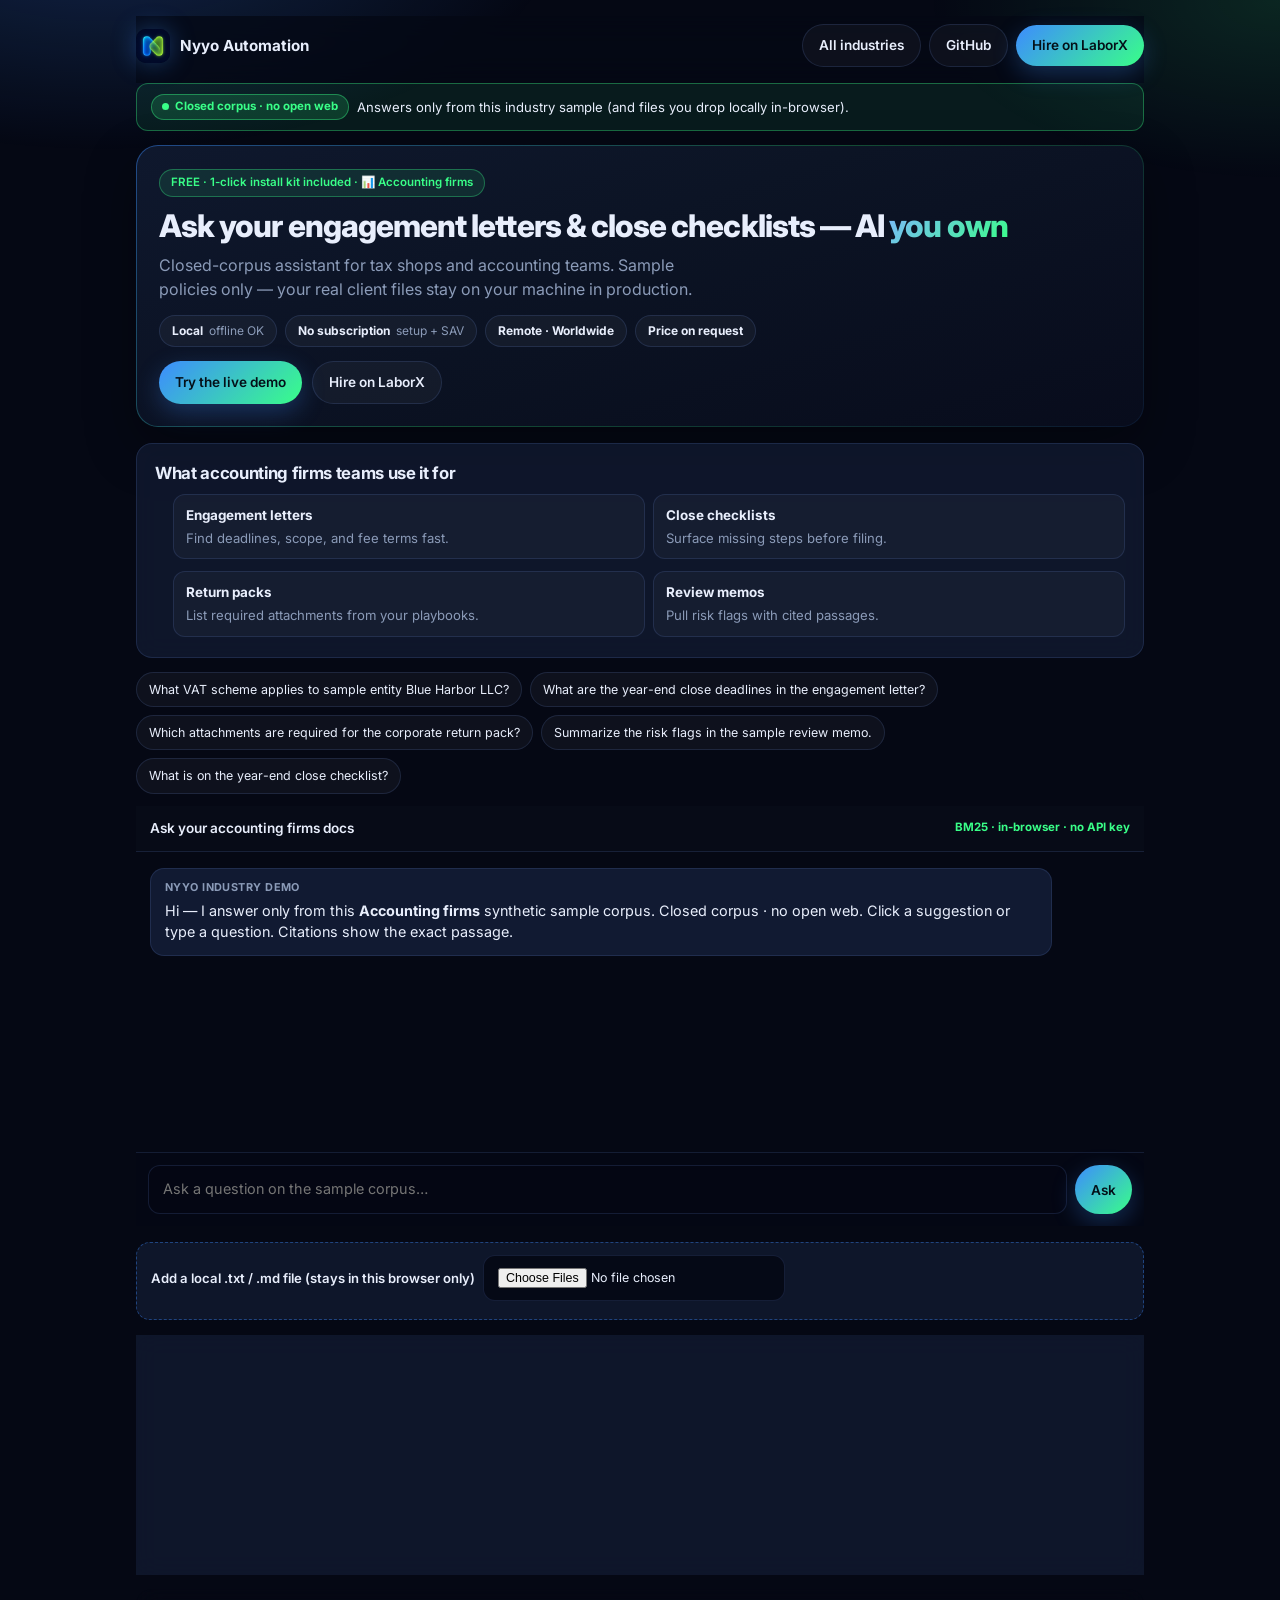
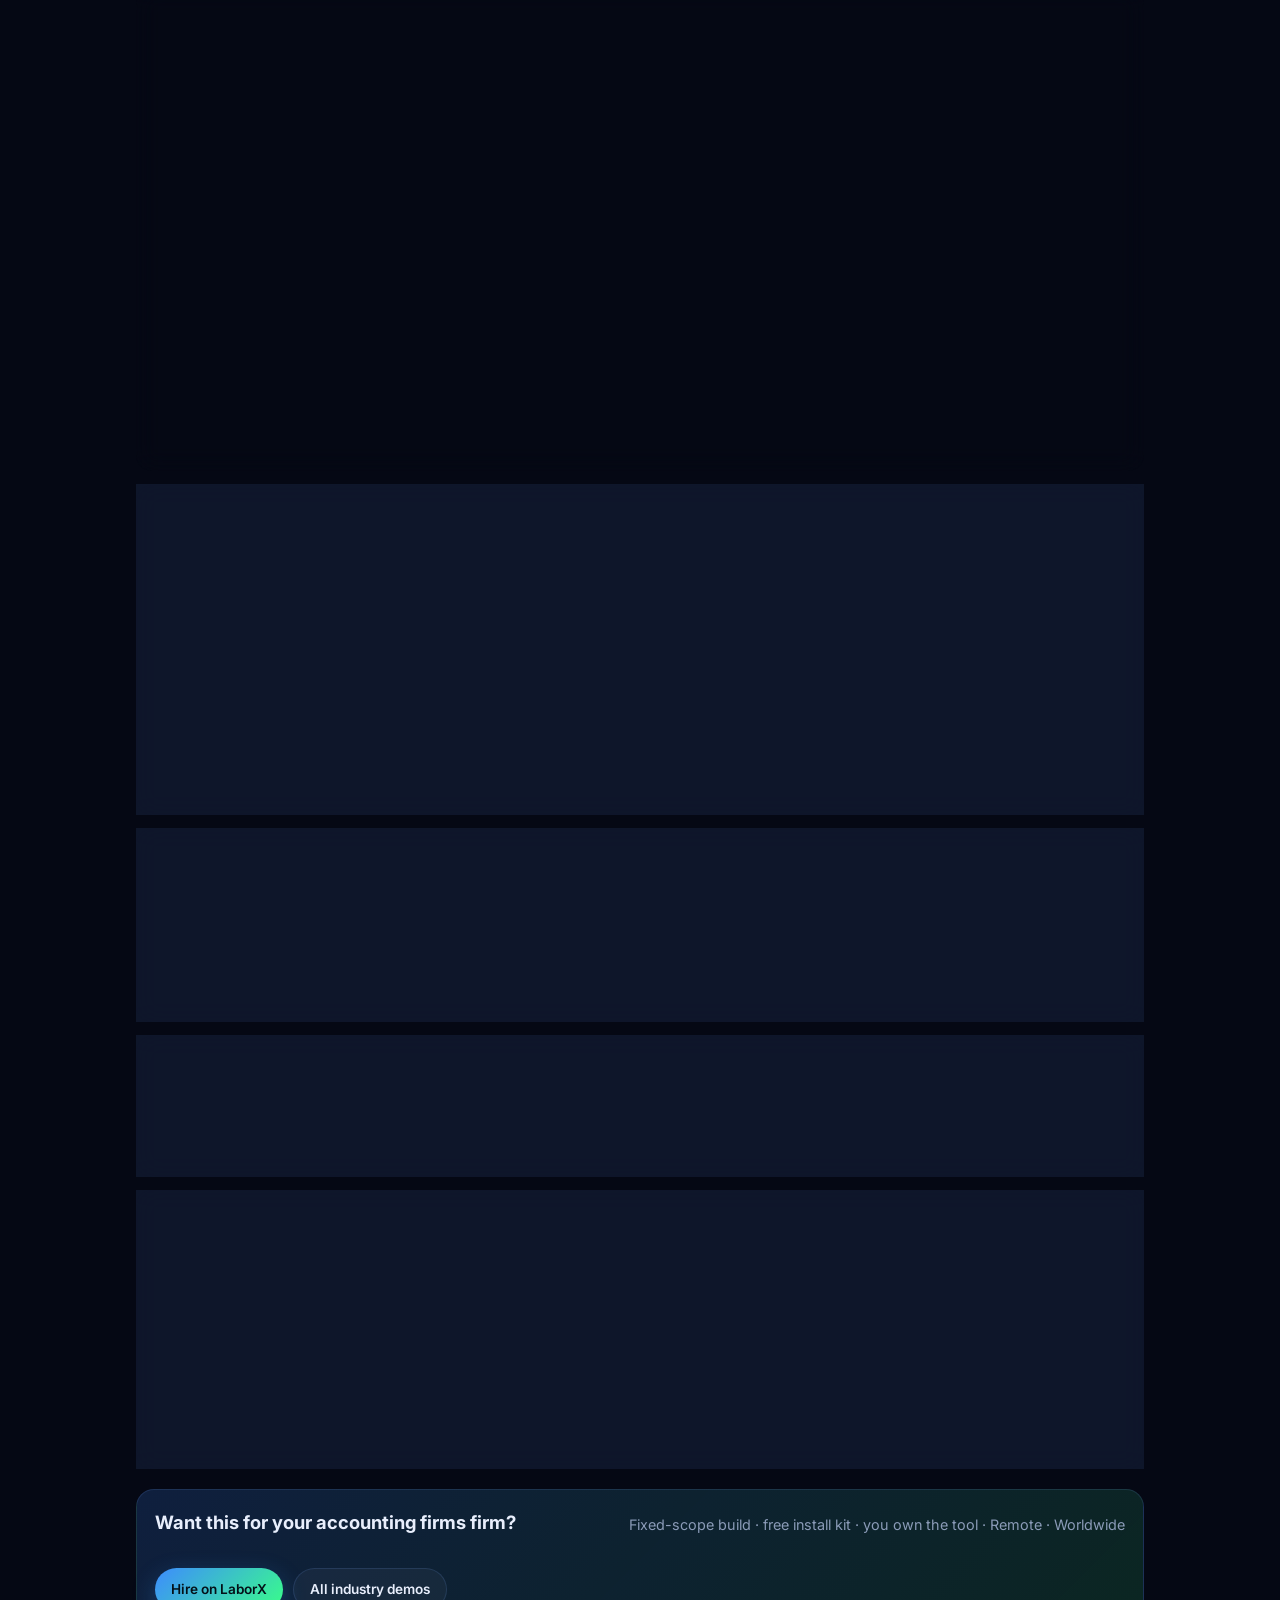
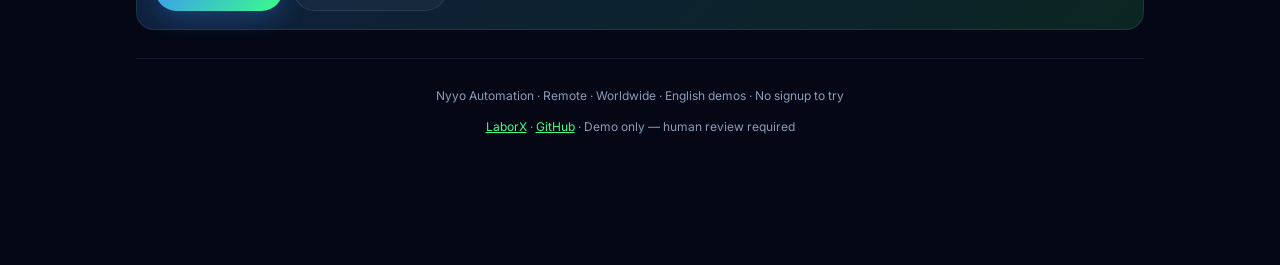
==== accounting/index.html @ 7a27859b "fix: rebuild hub wow UI + fix chat message clip Hub: pill proof row, trust strip, filterable glass c" ====
<!DOCTYPE html>
<html lang="en">
<head>
<meta charset="utf-8"/>
<meta name="viewport" content="width=device-width, initial-scale=1"/>
<title>Accounting firms docs AI — Nyyo Automation</title>
<meta name="description" content="Closed-corpus assistant for tax shops and accounting teams. Sample policies only — your real client files stay on your machine in production. Local AI you own. Closed corpus. Remote · Worldwide."/>
<link rel="preconnect" href="https://fonts.googleapis.com"/>
<link rel="preconnect" href="https://fonts.gstatic.com" crossorigin/>
<link href="https://fonts.googleapis.com/css2?family=Inter:wght@400;600;700;800&display=swap" rel="stylesheet"/>
<link rel="stylesheet" href="../css/nyyo-kit.css"/>
<link rel="stylesheet" href="../css/style.css"/>
<link rel="icon" href="../assets/logo.png"/>
</head>
<body>
<div class="wrap">

<nav class="topbar">
  <a class="brand" href="https://nyyoautomation.github.io/nyyo-industry-demos/">
    <img src="../assets/logo.png" alt="" width="34" height="34" onerror="this.style.display='none'"/>
    <span>Nyyo Automation</span>
  </a>
  <div style="display:flex;gap:8px;flex-wrap:wrap;align-items:center">
    <a class="btn btn-ghost btn-sm" href="https://nyyoautomation.github.io/nyyo-industry-demos/">All industries</a>
    <a class="btn btn-ghost btn-sm" href="https://github.com/nyyoautomation">GitHub</a>
    <a class="btn btn-primary btn-sm" href="https://laborx.com/freelancers/users/id475124" target="_blank" rel="noopener">Hire on LaborX</a>
  </div>
</nav>

<div class="trust-banner">
  <span class="pill"><span class="live-dot"></span> Closed corpus · no open web</span>
  <span>Answers only from this industry sample (and files you drop locally in-browser).</span>
</div>

<header class="hero">
  <div class="hero-inner">
    <div class="tag">FREE · 1-click install kit included · 📊 Accounting firms</div>
    <h1>Ask your engagement letters & close checklists — AI <span class="grad">you own</span></h1>
    <p style="color:var(--muted);margin:0;max-width:54ch">Closed-corpus assistant for tax shops and accounting teams. Sample policies only — your real client files stay on your machine in production.</p>
    <div class="proof proof-pills">
      <span class="proof-pill"><strong>Local</strong> offline OK</span>
      <span class="proof-pill"><strong>No subscription</strong> setup + SAV</span>
      <span class="proof-pill"><strong>Remote · Worldwide</strong></span>
      <span class="proof-pill"><strong>Price on request</strong></span>
    </div>
    <div style="display:flex;flex-wrap:wrap;gap:10px;margin-top:14px">
      <a class="btn btn-primary" href="#demo">Try the live demo</a>
      <a class="btn btn-ghost" href="https://laborx.com/freelancers/users/id475124" target="_blank" rel="noopener">Hire on LaborX</a>
    </div>
  </div>
</header>

<section class="card-block" id="usecases">
  <h2>What accounting firms teams use it for</h2>
  <ul class="use-list"><li><strong>Engagement letters</strong>Find deadlines, scope, and fee terms fast.</li><li><strong>Close checklists</strong>Surface missing steps before filing.</li><li><strong>Return packs</strong>List required attachments from your playbooks.</li><li><strong>Review memos</strong>Pull risk flags with cited passages.</li></ul>
</section>

<section id="demo">
  <div class="chips" id="chips" aria-label="Suggested questions"></div>
  <div class="chat" role="log" aria-live="polite">
    <div class="chat-head">
      <span>Ask your accounting firms docs</span>
      <span style="font-size:.72rem;color:var(--lime);font-weight:700">BM25 · in-browser · no API key</span>
    </div>
    <div class="messages" id="messages"></div>
    <div class="composer">
      <input id="q" type="text" placeholder="Ask a question on the sample corpus…" autocomplete="off" aria-label="Question"/>
      <button class="btn btn-primary" id="send" type="button">Ask</button>
    </div>
  </div>
  <div class="upload-box">
    <label>Add a local .txt / .md file (stays in this browser only)
      <input id="local-upload" type="file" accept=".txt,.md,.markdown,.csv,text/plain" multiple/>
    </label>
    <div id="upload-status"></div>
  </div>
</section>


<section class="card-block" id="own-it">
  <h2>Own it, run it locally</h2>
  <p>Unlike big SaaS subscriptions, you buy a tool that <strong>belongs to you</strong>. Cancel maintenance anytime — the install stays on your side.</p>
  <ul>
    <li>One-time setup on your Mac / PC / office mini-PC</li>
    <li>Local LLM + local search over <em>your</em> documents</li>
    <li>Answers with citations to exact passages</li>
    <li>Optional low monthly maintenance (updates, model upgrades, support)</li>
    <li><strong>Free 1-click install kit</strong> included with every offer</li>
  </ul>
</section>


<section class="card-block zero-access" id="zero-access">
  <h2>Zero access to your data</h2>
  <p>We never need remote control of your machines, and we never ask for passwords or access codes.</p>
  <div class="za-grid">
    <div class="za-item"><strong>Signed installer + open code</strong>Your IT can audit the GitHub source before install. We ship a signed installer — no black-box remote agent.</div>
    <div class="za-item"><strong>Works fully offline</strong>Unplug Wi‑Fi after install: the assistant still answers from your local docs. No cloud call required.</div>
    <div class="za-item"><strong>We never see your files</strong>Your corpus stays on your machine (or your own host). Nyyo has no backdoor and no telemetry on document content.</div>
    <div class="za-item"><strong>You choose updates</strong>Updates are files you download when you want. Nothing auto-pushes into your office without your action.</div>
    <div class="za-item"><strong>Support without control</strong>Video call where <em>you</em> share your screen if needed. We never take remote control (no AnyDesk / TeamViewer from us).</div>
    <div class="za-item"><strong>Try risk-free first</strong>This page uses synthetic sample docs. Then run the same pattern on your own files locally before you pay.</div>
    <div class="za-item"><strong>Install in front of you</strong>Optional: we walk the install live on a video call, or on site. You watch every step.</div>
    <div class="za-item"><strong>NDA + pay after it works</strong>Signed NDA available. You pay the setup fee after you see it answering on your machine.</div>
  </div>
</section>


<section class="card-block security-panel" id="security">
  <h2>Security — honest panel</h2>
  <div class="sec-row"><div class="sec-k">This demo</div><div class="sec-v">Runs in your browser. Sample + local-upload files never leave this tab. No Nyyo server receives your uploads.</div></div>
  <div class="sec-row"><div class="sec-k">Production</div><div class="sec-v">Default: client-owned local install. Optional: hosted on a reputable EU host under your account (on request).</div></div>
  <div class="sec-row"><div class="sec-k">Training</div><div class="sec-v">Your documents are not used to train public models.</div></div>
  <div class="sec-row"><div class="sec-k">Corpus</div><div class="sec-v">Closed corpus only — no open-web search unless you explicitly enable a hybrid mode later.</div></div>
  <div class="sec-row"><div class="sec-k">Certifications</div><div class="sec-v">We do <strong>not</strong> claim ISO / SOC / HDS / SecNumCloud. If your firm already holds them, the local install can sit inside your existing controls.</div></div>
  <div class="honest">This is a demo assistant. It can miss context or mis-rank passages. A qualified human must review before any professional decision.</div>
</section>


<section class="card-block" id="hosting">
  <h2>Where it runs</h2>
  <div class="price-box">
    <div class="price-tier">
      <div class="label">Recommended</div>
      <div class="amount">Installed at your office</div>
      <div class="note">Local · works offline · you own the install · we never see your data. Best default for confidential files.</div>
    </div>
    <div class="price-tier">
      <div class="label">On request</div>
      <div class="amount">Hosted for you</div>
      <div class="note">Later option on a reputable EU host under your account. Short hop if you are not ready for local hardware yet. No fake cert claims.</div>
    </div>
  </div>
</section>


<section class="card-block" id="integrations">
  <h2>Where it plugs in</h2>
  <p>Connect the folders and tools you already use. We package watchers and export hooks in the free install kit.</p>
  <div class="plug-chips"><span>Excel / Sheets exports</span><span>Folder watch (client packs)</span><span>Drive / SharePoint</span><span>PDF engagement letters</span><span>Word memos</span></div>
</section>


<section class="card-block" id="pricing">
  <h2>Pricing — no subscription trap</h2>
  <p>Price on request. Model: <strong>one-time setup</strong> + optional <strong>low monthly maintenance</strong>. Not a per-seat SaaS spiral.</p>
  <div class="price-box">
    <div class="price-tier">
      <div class="label">One-time setup</div>
      <div class="amount">Price on request</div>
      <div class="note">Install, corpus load, citation UI, training handover. Free install kit included.</div>
    </div>
    <div class="price-tier">
      <div class="label">Optional maintenance</div>
      <div class="amount">Low monthly</div>
      <div class="note">Updates, model upgrades, support by video (you share screen). Cancel anytime — keep the tool.</div>
    </div>
  </div>
  <p style="margin-top:12px;font-size:.82rem;color:var(--muted)">+ Free 1-click install kit with every paid build · Remote · Worldwide · Crypto OK on LaborX</p>
</section>


<section class="cta-band">
  <h2 style="margin:0 0 6px;font-size:1.15rem">Want this for your accounting firms firm?</h2>
  <p style="margin:0;color:var(--muted);font-size:.9rem">Fixed-scope build · free install kit · you own the tool · Remote · Worldwide</p>
  <div class="btns">
    <a class="btn btn-primary" href="https://laborx.com/freelancers/users/id475124" target="_blank" rel="noopener">Hire on LaborX</a>
    <a class="btn btn-ghost" href="https://nyyoautomation.github.io/nyyo-industry-demos/">All industry demos</a>
  </div>
</section>


<footer class="footer">
  <p>Nyyo Automation · Remote · Worldwide · English demos · No signup to try</p>
  <p><a href="https://laborx.com/freelancers/users/id475124">LaborX</a> · <a href="https://github.com/nyyoautomation">GitHub</a> · Demo only — human review required</p>
</footer>
<div class="sticky-cta">
  <a class="btn btn-primary btn-sm" href="https://laborx.com/freelancers/users/id475124" target="_blank" rel="noopener">Hire on LaborX</a>
  <a class="btn btn-ghost btn-sm" href="#zero-access">Zero access</a>
</div>

</div>
<script>window.NYYO_VERTICAL = {"id": "accounting", "name": "Accounting firms", "questions": ["What VAT scheme applies to sample entity Blue Harbor LLC?", "What are the year-end close deadlines in the engagement letter?", "Which attachments are required for the corporate return pack?", "Summarize the risk flags in the sample review memo.", "What is on the year-end close checklist?"], "synonyms": [{"pattern": "vat|scheme|taxable|harbor", "words": ["vat", "scheme", "blue", "harbor", "standard", "rated", "exempt"]}, {"pattern": "deadline|engagement|letter|due", "words": ["engagement", "deadline", "october", "november", "filing", "letter"]}, {"pattern": "attachment|required|corporate|return|pack", "words": ["attachment", "corporate", "return", "trial", "balance", "ledger", "w2"]}, {"pattern": "risk|flag|review|memo", "words": ["risk", "flag", "related", "party", "accrual", "cut-off", "memo"]}, {"pattern": "checklist|year-end|close|closing", "words": ["checklist", "year-end", "close", "reconcile", "accrual", "inventory"]}]};</script>
<script src="../js/bm25.js"></script>
<script src="../js/engine.js"></script>
</body>
</html>
---- css/nyyo-kit.css ----
/* Nyyo Automation — shared demo kit (premium freelance presentation) */
:root {
  --void: #050814;
  --abyss: #0a0f2c;
  --panel: rgba(18, 28, 52, 0.72);
  --panel-solid: #121c34;
  --panel2: rgba(12, 18, 36, 0.9);
  --border: rgba(120, 160, 255, 0.14);
  --text: #e8eefc;
  --muted: #8b9bb8;
  --azure: #3d8bff;
  --lime: #39ff88;
  --warn: #ffd166;
  --bad: #ff6b8a;
  --radius: 18px;
}
* { box-sizing: border-box; }
html, body {
  margin: 0; padding: 0; min-height: 100%;
  background: var(--void); color: var(--text);
  font-family: Inter, system-ui, -apple-system, Segoe UI, Roboto, sans-serif;
  line-height: 1.55;
}
body::before {
  content: ""; position: fixed; inset: 0; pointer-events: none; z-index: 0;
  background:
    radial-gradient(ellipse 65% 45% at 8% -8%, rgba(61,139,255,.22), transparent 55%),
    radial-gradient(ellipse 55% 40% at 100% 0%, rgba(57,255,136,.12), transparent 50%);
}
.wrap, .shell { position: relative; z-index: 1; max-width: 900px; margin: 0 auto; padding: 16px 16px 100px; }
a { color: var(--lime); }
.topbar, .nav {
  display: flex; align-items: center; justify-content: space-between; gap: 12px;
  padding: 8px 0 16px; position: sticky; top: 0; z-index: 20;
  backdrop-filter: blur(14px); -webkit-backdrop-filter: blur(14px);
  background: rgba(5, 8, 20, 0.75);
}
.brand {
  display: flex; align-items: center; gap: 10px;
  color: var(--text); text-decoration: none; font-weight: 700; font-size: 0.95rem;
}
.brand img { width: 34px; height: 34px; border-radius: 10px; box-shadow: 0 0 24px rgba(61,139,255,.35); }
.btn {
  display: inline-flex; align-items: center; justify-content: center; gap: 8px;
  border: 0; border-radius: 999px; cursor: pointer;
  font-family: inherit; font-weight: 600; font-size: 0.85rem;
  padding: 10px 16px; text-decoration: none;
  transition: transform .18s ease, filter .18s ease;
}
.btn:focus-visible { outline: 2px solid var(--azure); outline-offset: 3px; }
.btn-primary {
  color: #041018;
  background: linear-gradient(135deg, #3d8bff 0%, #39ff88 100%);
  box-shadow: 0 8px 24px rgba(61,139,255,.28);
}
.btn-primary:hover { filter: brightness(1.06); transform: translateY(-1px); }
.btn-ghost {
  color: var(--text); background: rgba(255,255,255,.04); border: 1px solid var(--border);
}
.btn-ghost:hover { border-color: rgba(61,139,255,.4); }

.hero {
  border-radius: 22px; padding: 1px; margin-bottom: 16px;
  background: linear-gradient(145deg, rgba(61,139,255,.5), rgba(57,255,136,.28), rgba(61,139,255,.12));
  box-shadow: 0 20px 50px rgba(0,0,0,.35);
}
.hero-inner, .hero > *:only-child {
  border-radius: 21px;
  background: linear-gradient(165deg, rgba(14,22,42,.96), rgba(8,12,28,.98));
  padding: 22px;
}
.hero .hero-inner { margin: 0; }
.tag, .badge {
  display: inline-flex; align-items: center; gap: 8px;
  font-size: 0.72rem; font-weight: 600; color: var(--lime);
  background: rgba(57,255,136,.1); border: 1px solid rgba(57,255,136,.32);
  padding: 4px 11px; border-radius: 999px; margin-bottom: 12px;
}
.tag .dot, .badge .pulse {
  width: 7px; height: 7px; border-radius: 50%; background: var(--lime);
  box-shadow: 0 0 0 0 rgba(57,255,136,.5);
  animation: pulse 2s ease-out infinite;
}
@keyframes pulse {
  0% { box-shadow: 0 0 0 0 rgba(57,255,136,.5); }
  70% { box-shadow: 0 0 0 10px rgba(57,255,136,0); }
  100% { box-shadow: 0 0 0 0 rgba(57,255,136,0); }
}
.hero h1 {
  margin: 0 0 8px; font-size: clamp(1.45rem, 3.5vw, 1.95rem);
  letter-spacing: -0.03em; line-height: 1.15; font-weight: 800;
}
.hero h1 .grad {
  background: linear-gradient(135deg, #7eb6ff, #39ff88);
  -webkit-background-clip: text; background-clip: text; color: transparent;
}
.hero .lead, .hero p { margin: 0; color: var(--muted); line-height: 1.5; max-width: 40rem; }
.hero .meta {
  display: flex; flex-wrap: wrap; gap: 8px 16px;
  margin-top: 14px; font-size: 0.8rem; color: var(--muted);
}
.hero .meta strong { color: var(--text); font-weight: 600; }

.explainer, .panel, .card-block {
  background: var(--panel); border: 1px solid var(--border);
  border-radius: 16px; padding: 16px 18px; margin-bottom: 14px;
  backdrop-filter: blur(12px);
}
.explainer h2, .section-title { margin: 0 0 8px; font-size: 1rem; letter-spacing: -0.01em; }
.explainer ol { margin: 0; padding-left: 1.2rem; color: var(--muted); }
.benefit {
  margin-top: 12px; padding: 11px 13px; border-radius: 12px;
  background: rgba(61,139,255,.1); border: 1px solid rgba(61,139,255,.28);
  color: var(--text); font-size: 0.92rem;
}

/* 3-step how it works */
.steps {
  display: grid; grid-template-columns: repeat(3, 1fr); gap: 10px;
  margin: 0 0 16px;
}
.step {
  background: var(--panel); border: 1px solid var(--border);
  border-radius: 14px; padding: 14px 14px 12px;
}
.step .n {
  display: inline-grid; place-items: center;
  width: 24px; height: 24px; border-radius: 8px; margin-bottom: 8px;
  font-size: 0.75rem; font-weight: 800; color: #041018;
  background: linear-gradient(135deg, #3d8bff, #39ff88);
}
.step h3 { margin: 0 0 4px; font-size: 0.92rem; }
.step p { margin: 0; color: var(--muted); font-size: 0.82rem; }

/* Metrics */
.metrics {
  display: grid; grid-template-columns: repeat(3, 1fr); gap: 10px;
  margin: 0 0 16px;
}
.metric {
  background: var(--panel); border: 1px solid var(--border);
  border-radius: 14px; padding: 14px; text-align: center;
}
.metric .v {
  font-size: 1.35rem; font-weight: 800; letter-spacing: -0.02em;
  background: linear-gradient(135deg, #9ec2ff, #39ff88);
  -webkit-background-clip: text; background-clip: text; color: transparent;
}
.metric .l { margin-top: 4px; font-size: 0.75rem; color: var(--muted); }
.metrics-note {
  margin: -8px 0 16px; font-size: 0.72rem; color: var(--muted); text-align: center;
}

/* Tech badges */
.badges {
  display: flex; flex-wrap: wrap; gap: 8px; margin: 0 0 16px; justify-content: center;
}
.badges span {
  font-size: 0.72rem; font-weight: 600; color: var(--muted);
  padding: 5px 10px; border-radius: 999px;
  border: 1px solid var(--border); background: rgba(255,255,255,.03);
}

/* CTA band */
.cta-band {
  margin: 20px 0 8px; padding: 22px 20px; border-radius: 18px;
  border: 1px solid var(--border);
  background: linear-gradient(135deg, rgba(61,139,255,.16), rgba(57,255,136,.08));
  display: flex; flex-wrap: wrap; align-items: center; justify-content: space-between; gap: 14px;
}
.cta-band h2 { margin: 0 0 4px; font-size: 1.2rem; }
.cta-band p { margin: 0; color: var(--muted); font-size: 0.88rem; }
.cta-actions { display: flex; flex-wrap: wrap; gap: 10px; }

.footer {
  margin-top: 18px; color: var(--muted); font-size: 0.82rem; text-align: center;
}
.footer a { color: var(--lime); }

.mobile-cta {
  display: none; position: fixed; left: 12px; right: 12px; bottom: 12px; z-index: 40;
  padding: 10px; border-radius: 16px;
  background: rgba(10, 15, 44, 0.92); border: 1px solid var(--border);
  backdrop-filter: blur(14px); box-shadow: 0 12px 36px rgba(0,0,0,.45);
}
.mobile-cta .btn { width: 100%; }

.example-label {
  display: inline-block; font-size: 0.68rem; font-weight: 700; letter-spacing: .04em;
  text-transform: uppercase; color: var(--warn);
  background: rgba(255,209,102,.1); border: 1px solid rgba(255,209,102,.28);
  padding: 2px 8px; border-radius: 999px; margin-bottom: 8px;
}

@media (max-width: 700px) {
  .steps, .metrics { grid-template-columns: 1fr; }
  .wrap, .shell { padding-bottom: 96px; }
  .mobile-cta { display: block; }
  .topbar .btn-primary .hide-sm { display: none; }
}
@media (prefers-reduced-motion: reduce) {
  *, *::before, *::after { animation: none !important; transition: none !important; }
}

/* === QUALITY LAYER v2 — fonts, forms, tables, motion === */
@import url('https://fonts.googleapis.com/css2?family=Inter:wght@400;500;600;700;800&family=JetBrains+Mono:wght@400;500;600&display=swap');

body, .wrap, .shell {
  font-family: Inter, system-ui, -apple-system, Segoe UI, Roboto, sans-serif;
  -webkit-font-smoothing: antialiased;
  text-rendering: optimizeLegibility;
}
code, pre, .mono, .log, #log, .wf-list a {
  font-family: "JetBrains Mono", ui-monospace, SFMono-Regular, Menlo, monospace;
  font-size: 0.82rem;
}

/* Polished inputs */
input, textarea, select {
  font-family: Inter, system-ui, sans-serif !important;
  border-radius: 12px !important;
  border: 1px solid var(--border) !important;
  background: rgba(5, 8, 20, 0.85) !important;
  color: var(--text) !important;
  padding: 12px 14px !important;
  transition: border-color .15s, box-shadow .15s;
}
input:focus, textarea:focus, select:focus {
  outline: none !important;
  border-color: rgba(61,139,255,.55) !important;
  box-shadow: 0 0 0 3px rgba(61,139,255,.15) !important;
}
textarea { min-height: 140px; resize: vertical; line-height: 1.5; }

/* Polished tables */
table {
  width: 100%; border-collapse: collapse; font-size: 0.88rem;
  background: var(--panel); border: 1px solid var(--border); border-radius: 14px;
  overflow: hidden; margin: 0 0 14px;
}
th, td { padding: 10px 12px; text-align: left; border-bottom: 1px solid var(--border); }
th {
  font-size: 0.72rem; text-transform: uppercase; letter-spacing: .04em;
  color: var(--muted); font-weight: 700; background: rgba(0,0,0,.25);
}
tr:last-child td { border-bottom: 0; }
tr:hover td { background: rgba(61,139,255,.06); }
td.num, th.num { text-align: right; font-variant-numeric: tabular-nums; font-family: "JetBrains Mono", monospace; font-size: 0.82rem; }

/* Lucide icon buttons */
.btn i, .icon-btn i, [data-lucide] { width: 18px; height: 18px; stroke-width: 2; }
.icon-btn {
  display: inline-flex; align-items: center; justify-content: center; gap: 8px;
}
.chip, .chips button {
  display: inline-flex; align-items: center; gap: 6px;
}

/* Empty / loading */
.empty-state, .loading-state {
  text-align: center; padding: 28px 16px; color: var(--muted);
  border: 1px dashed var(--border); border-radius: 14px; margin: 12px 0;
}
.loading-state .spinner {
  width: 28px; height: 28px; margin: 0 auto 10px;
  border: 2px solid var(--border); border-top-color: var(--azure);
  border-radius: 50%; animation: spin .7s linear infinite;
}
@keyframes spin { to { transform: rotate(360deg); } }
.fade-in { animation: fadeUp .4s ease both; }
@keyframes fadeUp {
  from { opacity: 0; transform: translateY(8px); }
  to { opacity: 1; transform: none; }
}

/* Before/after split */
.ba-grid {
  display: grid; grid-template-columns: 1fr 1fr; gap: 12px; margin: 0 0 16px;
}
.ba-card {
  background: var(--panel); border: 1px solid var(--border); border-radius: 14px; padding: 14px;
}
.ba-card h3 { margin: 0 0 8px; font-size: 0.9rem; }
.ba-card.before { border-color: rgba(255,107,138,.35); }
.ba-card.after { border-color: rgba(57,255,136,.35); }
@media (max-width: 700px) { .ba-grid { grid-template-columns: 1fr; } }

/* Where it plugs in / How we set it up / Hosting */
.nyyo-integrate {
  margin: 18px 0 8px;
  display: grid;
  gap: 12px;
}
.nyyo-integrate .block {
  background: var(--panel, rgba(18,28,52,.72));
  border: 1px solid var(--border, rgba(120,160,255,.14));
  border-radius: 18px;
  padding: 18px 18px 16px;
  backdrop-filter: blur(12px);
}
.nyyo-integrate .block h2 {
  margin: 0 0 6px;
  font-size: 1.05rem;
  letter-spacing: -0.02em;
}
.nyyo-integrate .block .sub {
  margin: 0 0 12px;
  color: var(--muted, #8b9bb8);
  font-size: 0.88rem;
}
.plug-chips {
  display: flex; flex-wrap: wrap; gap: 8px;
}
.plug-chip {
  display: inline-flex; align-items: center; gap: 8px;
  padding: 8px 12px;
  border-radius: 999px;
  border: 1px solid var(--border, rgba(120,160,255,.14));
  background: rgba(255,255,255,.03);
  font-size: 0.82rem; font-weight: 600; color: var(--text, #e8eefc);
}
.plug-chip .ic {
  width: 22px; height: 22px; border-radius: 6px;
  display: grid; place-items: center;
  font-size: 0.72rem; font-weight: 800;
  background: linear-gradient(135deg, rgba(61,139,255,.25), rgba(57,255,136,.18));
  color: #e8eefc;
}
.setup-steps {
  display: grid; grid-template-columns: repeat(3, 1fr); gap: 10px; margin: 0;
  padding: 0; list-style: none;
}
.setup-steps li {
  background: rgba(255,255,255,.03);
  border: 1px solid var(--border, rgba(120,160,255,.14));
  border-radius: 14px; padding: 14px;
}
.setup-steps .n {
  display: inline-grid; place-items: center;
  width: 26px; height: 26px; border-radius: 8px; margin-bottom: 8px;
  background: rgba(61,139,255,.15); color: var(--lime, #39ff88);
  font-weight: 800; font-size: 0.8rem;
}
.setup-steps h3 { margin: 0 0 4px; font-size: 0.92rem; }
.setup-steps p { margin: 0; color: var(--muted, #8b9bb8); font-size: 0.84rem; }
.host-grid {
  display: grid; grid-template-columns: 1fr 1fr; gap: 10px;
}
.host-card {
  border-radius: 14px; padding: 14px;
  border: 1px solid var(--border, rgba(120,160,255,.14));
  background: rgba(255,255,255,.03);
}
.host-card strong { display: block; margin-bottom: 4px; }
.host-card p { margin: 0; color: var(--muted, #8b9bb8); font-size: 0.84rem; }
.embed-box {
  margin-top: 12px;
  border-radius: 12px;
  border: 1px solid var(--border, rgba(120,160,255,.14));
  background: #070b18;
  overflow: hidden;
}
.embed-box .embed-label {
  display: flex; justify-content: space-between; align-items: center;
  padding: 8px 12px; font-size: 0.72rem; color: var(--muted, #8b9bb8);
  border-bottom: 1px solid var(--border, rgba(120,160,255,.14));
  background: rgba(255,255,255,.02);
}
.embed-box pre {
  margin: 0; padding: 12px 14px; overflow-x: auto;
  font-size: 0.78rem; line-height: 1.45; color: #cfe0ff;
  font-family: ui-monospace, SFMono-Regular, Menlo, Consolas, monospace;
}
.embed-box code { color: #9ec2ff; }
.honest-note {
  margin: 10px 0 0; font-size: 0.78rem; color: var(--muted, #8b9bb8);
}
@media (max-width: 700px) {
  .setup-steps, .host-grid { grid-template-columns: 1fr; }
}


.nyyo-install-kit {
  margin: 12px 0 8px;
  border-radius: 18px;
  padding: 1px;
  background: linear-gradient(145deg, rgba(61,139,255,.55), rgba(57,255,136,.35));
  box-shadow: 0 16px 40px rgba(0,0,0,.28);
}
.nyyo-install-kit-inner {
  border-radius: 17px;
  background: linear-gradient(165deg, rgba(14,22,42,.97), rgba(8,12,28,.98));
  padding: 18px 18px 16px;
}
.nyyo-install-kit h2 { margin: 0 0 6px; font-size: 1.05rem; letter-spacing: -0.02em; }
.nyyo-install-kit .free-pill {
  display: inline-flex; align-items: center; gap: 6px;
  font-size: 0.72rem; font-weight: 700; color: #041018;
  background: linear-gradient(135deg, #3d8bff, #39ff88);
  padding: 4px 10px; border-radius: 999px; margin-bottom: 10px;
}
.nyyo-install-kit .sub { margin: 0 0 12px; color: var(--muted,#8b9bb8); font-size: 0.88rem; }
.kit-actions { display: flex; flex-wrap: wrap; gap: 8px; margin-bottom: 8px; }
.kit-actions a, .kit-actions button {
  display: inline-flex; align-items: center; gap: 6px;
  padding: 9px 14px; border-radius: 999px; font: 600 0.8rem system-ui,sans-serif;
  text-decoration: none; cursor: pointer; border: 1px solid var(--border,rgba(120,160,255,.14));
  color: var(--text,#e8eefc); background: rgba(255,255,255,.04);
}
.kit-actions a.primary, .kit-actions button.primary {
  border: 0; color: #041018;
  background: linear-gradient(135deg, #3d8bff, #39ff88);
}
.kit-list { margin: 8px 0 0; padding-left: 1.1rem; color: var(--muted,#8b9bb8); font-size: 0.84rem; }
.kit-list li { margin: 3px 0; }
.kit-list .ready { color: var(--lime,#39ff88); }
.kit-list .soon { color: var(--warn,#ffd166); }
---- css/style.css ----
/* Industry demos — extends nyyo-kit */
.wrap { max-width: 1040px; }
.nav-actions { display: flex; gap: 8px; flex-wrap: wrap; align-items: center; }
.hero-lead { color: var(--muted); max-width: 56ch; margin: 0; }
.hero-ctas { display: flex; flex-wrap: wrap; gap: 10px; margin-top: 14px; }

/* Proof as pills (not a run-on line) */
.proof { display: flex; flex-wrap: wrap; gap: 8px; margin-top: 14px; }
.proof-pills .proof-pill,
.proof-pill {
  display: inline-flex; align-items: center; gap: 6px;
  padding: 6px 12px; border-radius: 999px;
  font-size: 0.75rem; color: var(--muted);
  background: rgba(255,255,255,.04); border: 1px solid var(--border);
}
.proof-pill strong { color: var(--text); font-weight: 700; }

/* Trust banner on verticals */
.trust-banner {
  display: flex; flex-wrap: wrap; gap: 8px; align-items: center;
  margin: 0 0 14px; padding: 10px 14px; border-radius: 12px;
  background: rgba(57,255,136,.08); border: 1px solid rgba(57,255,136,.35);
  font-size: 0.82rem; color: var(--text);
}
.trust-banner .pill {
  display: inline-flex; align-items: center; gap: 6px;
  padding: 3px 10px; border-radius: 999px; font-weight: 700; font-size: 0.72rem;
  background: rgba(57,255,136,.15); color: var(--lime); border: 1px solid rgba(57,255,136,.4);
  flex-shrink: 0;
}

/* Hub trust strip */
.trust-strip {
  display: grid; grid-template-columns: repeat(4, 1fr); gap: 10px;
  margin: 0 0 22px;
}
@media (max-width: 800px) { .trust-strip { grid-template-columns: 1fr 1fr; } }
@media (max-width: 420px) { .trust-strip { grid-template-columns: 1fr; } }
.trust-item {
  display: flex; gap: 10px; align-items: flex-start;
  padding: 14px; border-radius: 14px;
  background: var(--panel); border: 1px solid var(--border);
  backdrop-filter: blur(12px);
}
.trust-ico { font-size: 1.25rem; line-height: 1; }
.trust-item strong { display: block; font-size: 0.85rem; color: var(--text); }
.trust-item span:last-child { font-size: 0.75rem; color: var(--muted); }

.live-dot {
  width: 7px; height: 7px; border-radius: 50%; background: var(--lime);
  display: inline-block; vertical-align: middle;
  box-shadow: 0 0 0 0 rgba(57,255,136,.6); animation: pulse 2s infinite;
}
@keyframes pulse {
  0% { box-shadow: 0 0 0 0 rgba(57,255,136,.55); }
  70% { box-shadow: 0 0 0 8px transparent; }
  100% { box-shadow: 0 0 0 0 transparent; }
}
@media (prefers-reduced-motion: reduce) { .live-dot { animation: none; } }

/* Industries section */
.industries-sec { margin-bottom: 20px; }
.sec-head { margin-bottom: 12px; }
.sec-head h2 { margin: 0 0 6px; font-size: 1.25rem; letter-spacing: -.02em; }
.sec-head p { margin: 0; color: var(--muted); font-size: 0.9rem; }

.filter-row { display: flex; flex-wrap: wrap; gap: 8px; margin-bottom: 14px; }
.filter-chip {
  border-radius: 999px; border: 1px solid var(--border);
  background: rgba(255,255,255,.04); color: var(--muted);
  padding: 7px 14px; font: inherit; font-size: 0.78rem; font-weight: 600;
  cursor: pointer; transition: border-color .18s, background .18s, color .18s;
}
.filter-chip:hover { border-color: rgba(61,139,255,.45); color: var(--text); }
.filter-chip.active {
  color: #041018;
  background: linear-gradient(135deg, #3d8bff 0%, #39ff88 100%);
  border-color: transparent;
}

.hub-grid {
  display: grid;
  grid-template-columns: repeat(auto-fill, minmax(230px, 1fr));
  gap: 14px;
  margin: 0 0 8px;
}
a.hub-card,
.hub-card {
  display: flex !important;
  flex-direction: column;
  gap: 8px;
  padding: 18px;
  border-radius: 18px;
  text-decoration: none !important;
  color: var(--text) !important;
  background: linear-gradient(165deg, rgba(18,28,52,.92), rgba(10,14,28,.96));
  border: 1px solid var(--border);
  box-shadow: 0 8px 28px rgba(0,0,0,.25);
  transition: transform .18s ease, border-color .18s, box-shadow .18s;
  min-height: 180px;
}
a.hub-card:hover,
.hub-card:hover {
  transform: translateY(-3px);
  border-color: rgba(61,139,255,.5);
  box-shadow: 0 16px 40px rgba(61,139,255,.18), 0 0 0 1px rgba(57,255,136,.12);
}
.hub-card-top {
  display: flex; align-items: center; justify-content: space-between; gap: 8px;
}
.hub-card .ico {
  width: 42px; height: 42px; border-radius: 12px;
  display: grid; place-items: center; font-size: 1.35rem;
  background: rgba(61,139,255,.12); border: 1px solid rgba(61,139,255,.28);
}
.hub-live {
  display: inline-flex; align-items: center; gap: 6px;
  font-size: 0.68rem; font-weight: 700; color: var(--lime);
  text-transform: uppercase; letter-spacing: .04em;
}
a.hub-card h3,
.hub-card h3 {
  margin: 0; font-size: 1.02rem; letter-spacing: -.02em;
  color: var(--text) !important; text-decoration: none !important;
}
a.hub-card p,
.hub-card p {
  margin: 0; font-size: 0.82rem; line-height: 1.45;
  color: var(--muted) !important; text-decoration: none !important;
  flex: 1;
}
.hub-btn {
  display: inline-flex; align-items: center; justify-content: center;
  margin-top: 6px; padding: 9px 12px; border-radius: 999px;
  font-size: 0.78rem; font-weight: 700; color: #041018 !important;
  background: linear-gradient(135deg, #3d8bff 0%, #39ff88 100%);
  text-decoration: none !important;
  box-shadow: 0 6px 18px rgba(61,139,255,.25);
}

/* How it works */
.steps-3 {
  display: grid; grid-template-columns: repeat(3, 1fr); gap: 12px; margin-top: 12px;
}
@media (max-width: 720px) { .steps-3 { grid-template-columns: 1fr; } }
.step-card {
  padding: 14px; border-radius: 14px;
  background: rgba(5,8,20,.45); border: 1px solid var(--border);
}
.step-num {
  width: 28px; height: 28px; border-radius: 8px;
  display: grid; place-items: center;
  font-size: 0.8rem; font-weight: 800; color: #041018;
  background: linear-gradient(135deg, #3d8bff, #39ff88);
  margin-bottom: 8px;
}
.step-card h3 { margin: 0 0 6px; font-size: 0.92rem; }
.step-card p { margin: 0; font-size: 0.8rem; color: var(--muted); }

.kit-chips { display: flex; flex-wrap: wrap; gap: 8px; margin-top: 10px; }
.kit-chips span {
  padding: 5px 11px; border-radius: 999px; font-size: 0.75rem; font-weight: 600;
  background: rgba(61,139,255,.1); border: 1px solid rgba(61,139,255,.3); color: var(--text);
}
.price-tier.featured {
  border-color: rgba(57,255,136,.4);
  background: rgba(57,255,136,.06);
}

/* Chat — fix first-message clip under header */
.chat {
  display: flex; flex-direction: column;
  min-height: 420px; max-height: 560px;
  padding: 0; margin-bottom: 16px;
  overflow: hidden; /* clip children to radius */
}
.chat-head {
  flex: 0 0 auto;
  display: flex; align-items: center; justify-content: space-between; gap: 10px;
  padding: 12px 14px;
  border-bottom: 1px solid var(--border);
  font-size: 0.85rem; font-weight: 600;
  background: rgba(8,12,24,.92);
  position: relative; z-index: 2;
}
.messages {
  flex: 1 1 auto;
  min-height: 0; /* critical for flex scroll */
  overflow-x: hidden;
  overflow-y: auto;
  padding: 16px 14px 18px;
  display: flex; flex-direction: column; gap: 12px;
  scroll-padding-top: 8px;
}
.msg {
  max-width: 92%;
  padding: 12px 14px;
  border-radius: 14px;
  font-size: 0.9rem;
  line-height: 1.5;
  overflow-wrap: anywhere;
}
.msg .who {
  font-size: 0.68rem; font-weight: 700; text-transform: uppercase;
  letter-spacing: .04em; margin-bottom: 6px; color: var(--muted);
  line-height: 1.2;
}
.msg.user {
  align-self: flex-end;
  background: rgba(61,139,255,.18); border: 1px solid rgba(61,139,255,.35);
}
.msg.bot {
  align-self: flex-start;
  background: rgba(18,28,52,.95); border: 1px solid var(--border);
}
.msg p { margin: 0 0 8px; }
.msg p:last-child { margin-bottom: 0; }
.citations { margin-top: 8px; display: flex; flex-direction: column; gap: 6px; }
.cite-label {
  font-size: 0.68rem; font-weight: 700; color: var(--lime);
  text-transform: uppercase; letter-spacing: .04em;
}
.cite {
  padding: 8px 10px; border-radius: 10px; font-size: 0.78rem; color: var(--muted);
  background: rgba(5,8,20,.55); border-left: 3px solid var(--azure);
}
.cite strong { color: var(--text); }
.cite mark, .passage mark {
  background: rgba(57,255,136,.28); color: var(--text); padding: 0 2px; border-radius: 3px;
}
.disclaimer-inline {
  margin-top: 8px !important; font-size: 0.72rem; color: var(--muted); font-style: italic;
}
.typing-row { display: flex; gap: 5px; padding: 4px 0; }
.typing-row span {
  width: 7px; height: 7px; border-radius: 50%; background: var(--muted);
  animation: blink 1.2s infinite ease-in-out;
}
.typing-row span:nth-child(2) { animation-delay: .2s; }
.typing-row span:nth-child(3) { animation-delay: .4s; }
@keyframes blink { 0%,80%,100% { opacity: .3; } 40% { opacity: 1; } }

.composer {
  flex: 0 0 auto;
  display: flex; gap: 8px; padding: 12px;
  border-top: 1px solid var(--border);
  background: rgba(5,8,20,.55);
}
.composer input {
  flex: 1; border-radius: 999px; border: 1px solid var(--border);
  background: rgba(255,255,255,.04); color: var(--text);
  padding: 11px 16px; font: inherit; font-size: 0.9rem;
}
.composer input:focus { outline: 2px solid var(--azure); outline-offset: 1px; }

.chips { display: flex; flex-wrap: wrap; gap: 8px; margin: 0 0 12px; }
.chip, #chips button, .chips button {
  border-radius: 999px; border: 1px solid var(--border);
  background: rgba(255,255,255,.04); color: var(--text);
  padding: 7px 12px; font: inherit; font-size: 0.78rem; cursor: pointer;
  transition: border-color .18s, transform .18s;
}
.chip:hover, #chips button:hover { border-color: rgba(61,139,255,.5); transform: translateY(-1px); }

.upload-box {
  margin: 0 0 16px; padding: 12px 14px; border-radius: 14px;
  background: var(--panel); border: 1px dashed rgba(61,139,255,.4);
  font-size: 0.82rem; color: var(--muted);
}
.upload-box label {
  display: inline-flex; align-items: center; gap: 8px; cursor: pointer;
  color: var(--text); font-weight: 600;
}
.upload-box input[type=file] { font-size: 0.78rem; color: var(--muted); max-width: 100%; }
#upload-status { margin-top: 6px; color: var(--lime); font-size: 0.75rem; }

.grid-2 { display: grid; grid-template-columns: 1fr 1fr; gap: 12px; margin-bottom: 16px; }
.grid-3 { display: grid; grid-template-columns: repeat(3, 1fr); gap: 12px; margin-bottom: 16px; }
@media (max-width: 720px) { .grid-2, .grid-3 { grid-template-columns: 1fr; } }

.card-block {
  background: var(--panel); border: 1px solid var(--border); border-radius: 16px;
  padding: 16px 18px; margin-bottom: 14px; backdrop-filter: blur(12px);
}
.card-block h2 { margin: 0 0 8px; font-size: 1.05rem; letter-spacing: -.02em; }
.card-block h3 { margin: 12px 0 6px; font-size: 0.9rem; color: var(--text); }
.card-block p, .card-block li { color: var(--muted); font-size: 0.88rem; }
.card-block ul { margin: 0; padding-left: 1.15rem; }
.card-block li { margin-bottom: 4px; }

.zero-access {
  border: 1px solid rgba(57,255,136,.35);
  background: linear-gradient(165deg, rgba(14,28,42,.95), rgba(8,14,28,.98));
}
.zero-access .za-grid {
  display: grid; grid-template-columns: 1fr 1fr; gap: 10px; margin-top: 10px;
}
@media (max-width: 720px) { .zero-access .za-grid { grid-template-columns: 1fr; } }
.za-item {
  padding: 10px 12px; border-radius: 12px;
  background: rgba(57,255,136,.06); border: 1px solid rgba(57,255,136,.18);
  font-size: 0.82rem; color: var(--muted);
}
.za-item strong { display: block; color: var(--lime); font-size: 0.8rem; margin-bottom: 3px; }

.security-panel .sec-row {
  display: grid; grid-template-columns: 140px 1fr; gap: 8px;
  padding: 8px 0; border-bottom: 1px solid var(--border); font-size: 0.84rem;
}
.security-panel .sec-row:last-child { border-bottom: 0; }
.security-panel .sec-k { color: var(--muted); font-weight: 600; }
.security-panel .sec-v { color: var(--text); }
.security-panel .honest {
  margin-top: 10px; padding: 10px; border-radius: 10px;
  background: rgba(255,209,102,.08); border: 1px solid rgba(255,209,102,.3);
  font-size: 0.8rem; color: var(--warn);
}

.plug-chips { display: flex; flex-wrap: wrap; gap: 8px; margin-top: 8px; }
.plug-chips span {
  padding: 5px 11px; border-radius: 999px; font-size: 0.75rem; font-weight: 600;
  background: rgba(61,139,255,.1); border: 1px solid rgba(61,139,255,.3); color: var(--text);
}

.price-box {
  display: grid; grid-template-columns: 1fr 1fr; gap: 12px; margin-top: 10px;
}
@media (max-width: 600px) { .price-box { grid-template-columns: 1fr; } }
.price-tier {
  padding: 14px; border-radius: 14px; border: 1px solid var(--border);
  background: rgba(5,8,20,.45);
}
.price-tier .label {
  font-size: 0.72rem; font-weight: 700; color: var(--azure); text-transform: uppercase;
}
.price-tier .amount {
  font-size: 1.15rem; font-weight: 800; margin: 4px 0; letter-spacing: -.02em;
}
.price-tier .note { font-size: 0.78rem; color: var(--muted); }

.cta-band {
  margin: 20px 0 10px; padding: 18px; border-radius: 18px; text-align: center;
  background: linear-gradient(135deg, rgba(61,139,255,.18), rgba(57,255,136,.12));
  border: 1px solid var(--border);
}
.cta-band h2 { margin: 0 0 6px; font-size: 1.15rem; }
.cta-band p { margin: 0; color: var(--muted); font-size: .9rem; }
.cta-band .btns {
  display: flex; flex-wrap: wrap; gap: 10px; justify-content: center; margin-top: 12px;
}

.footer {
  margin-top: 28px; padding: 16px 0; border-top: 1px solid var(--border);
  font-size: 0.75rem; color: var(--muted); text-align: center;
}
.use-list {
  display: grid; grid-template-columns: 1fr 1fr; gap: 8px;
  margin: 10px 0 0; padding: 0; list-style: none;
}
@media (max-width: 600px) { .use-list { grid-template-columns: 1fr; } }
.use-list li {
  padding: 10px 12px; border-radius: 12px; font-size: 0.82rem; color: var(--muted);
  background: rgba(255,255,255,.03); border: 1px solid var(--border);
}
.use-list li strong {
  color: var(--text); display: block; margin-bottom: 2px; font-size: 0.84rem;
}

.sticky-cta {
  position: fixed; bottom: 0; left: 0; right: 0; z-index: 40;
  display: none; gap: 8px; justify-content: center; padding: 10px 12px;
  background: rgba(5,8,20,.92); backdrop-filter: blur(12px);
  border-top: 1px solid var(--border);
}
@media (max-width: 720px) {
  .sticky-cta { display: flex; }
  .wrap { padding-bottom: 80px; }
  .nav-actions .btn-ghost[href="#industries"] { display: none; }
}
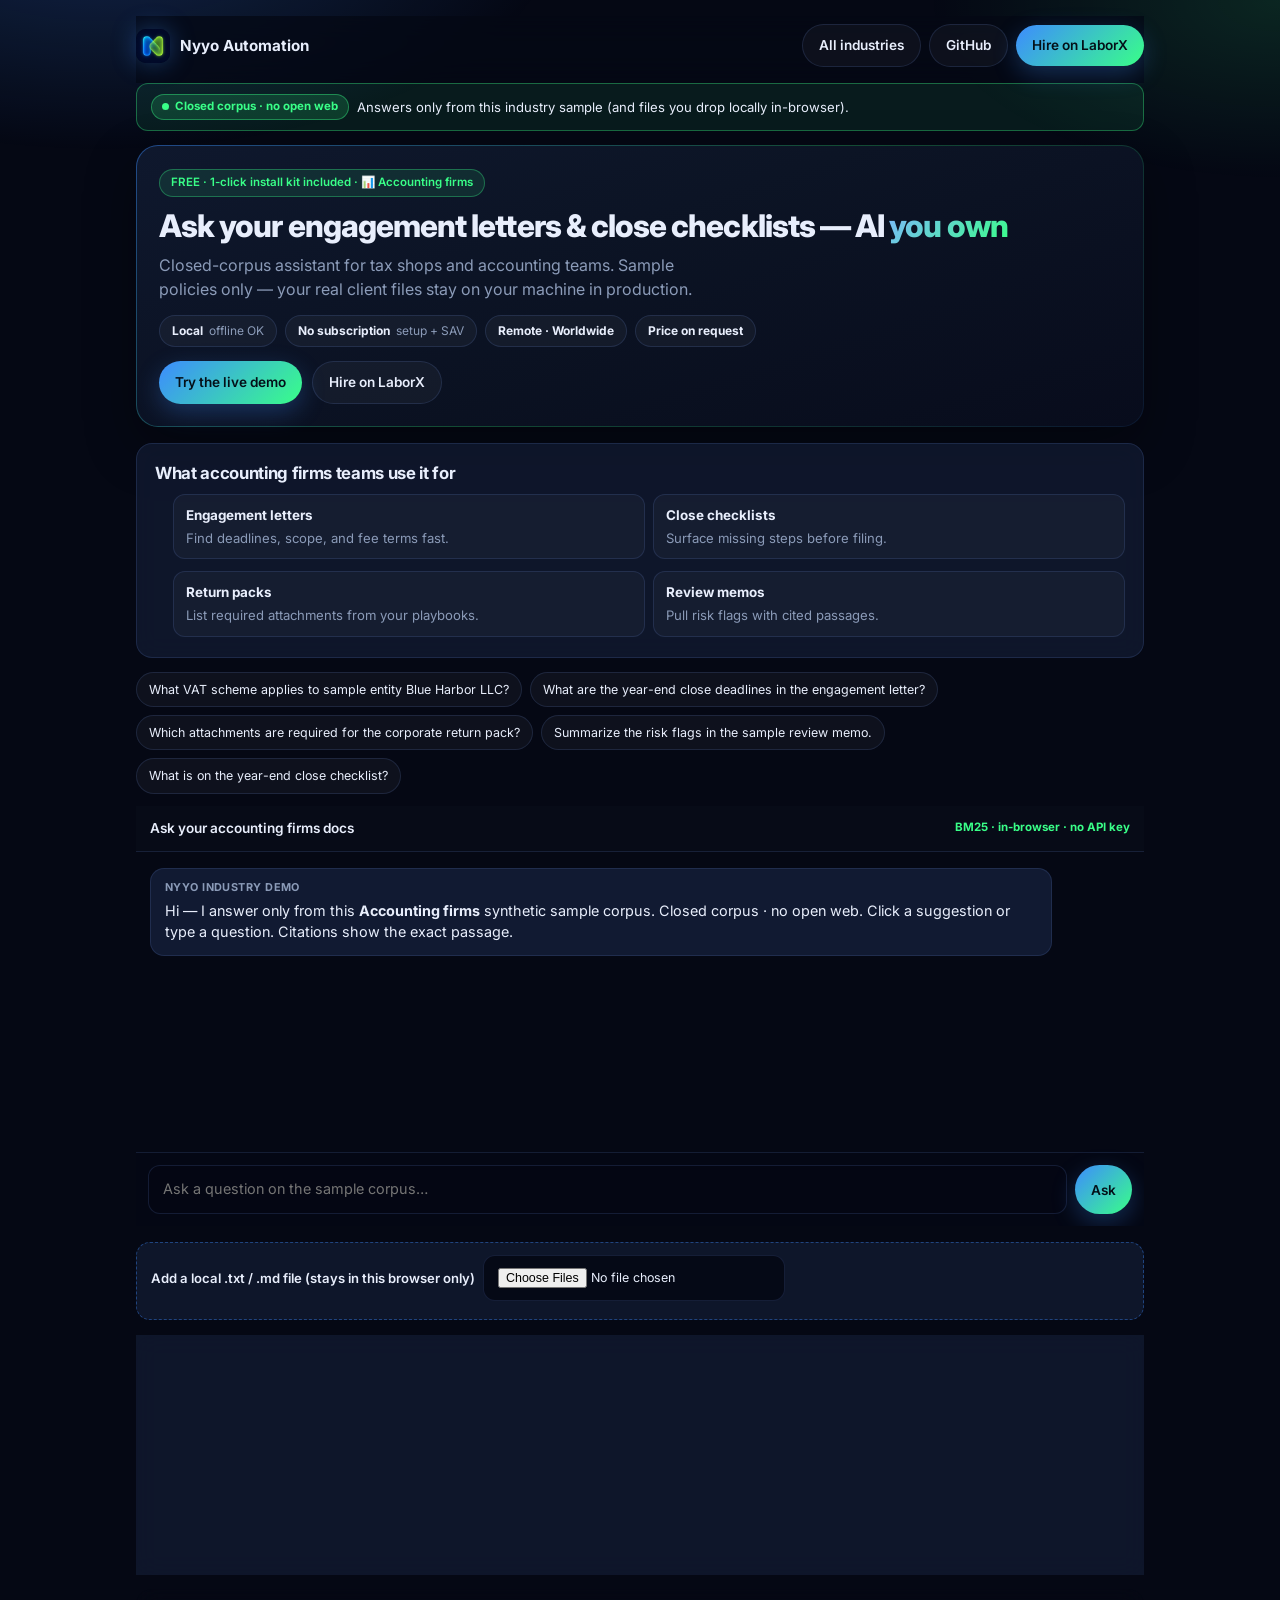
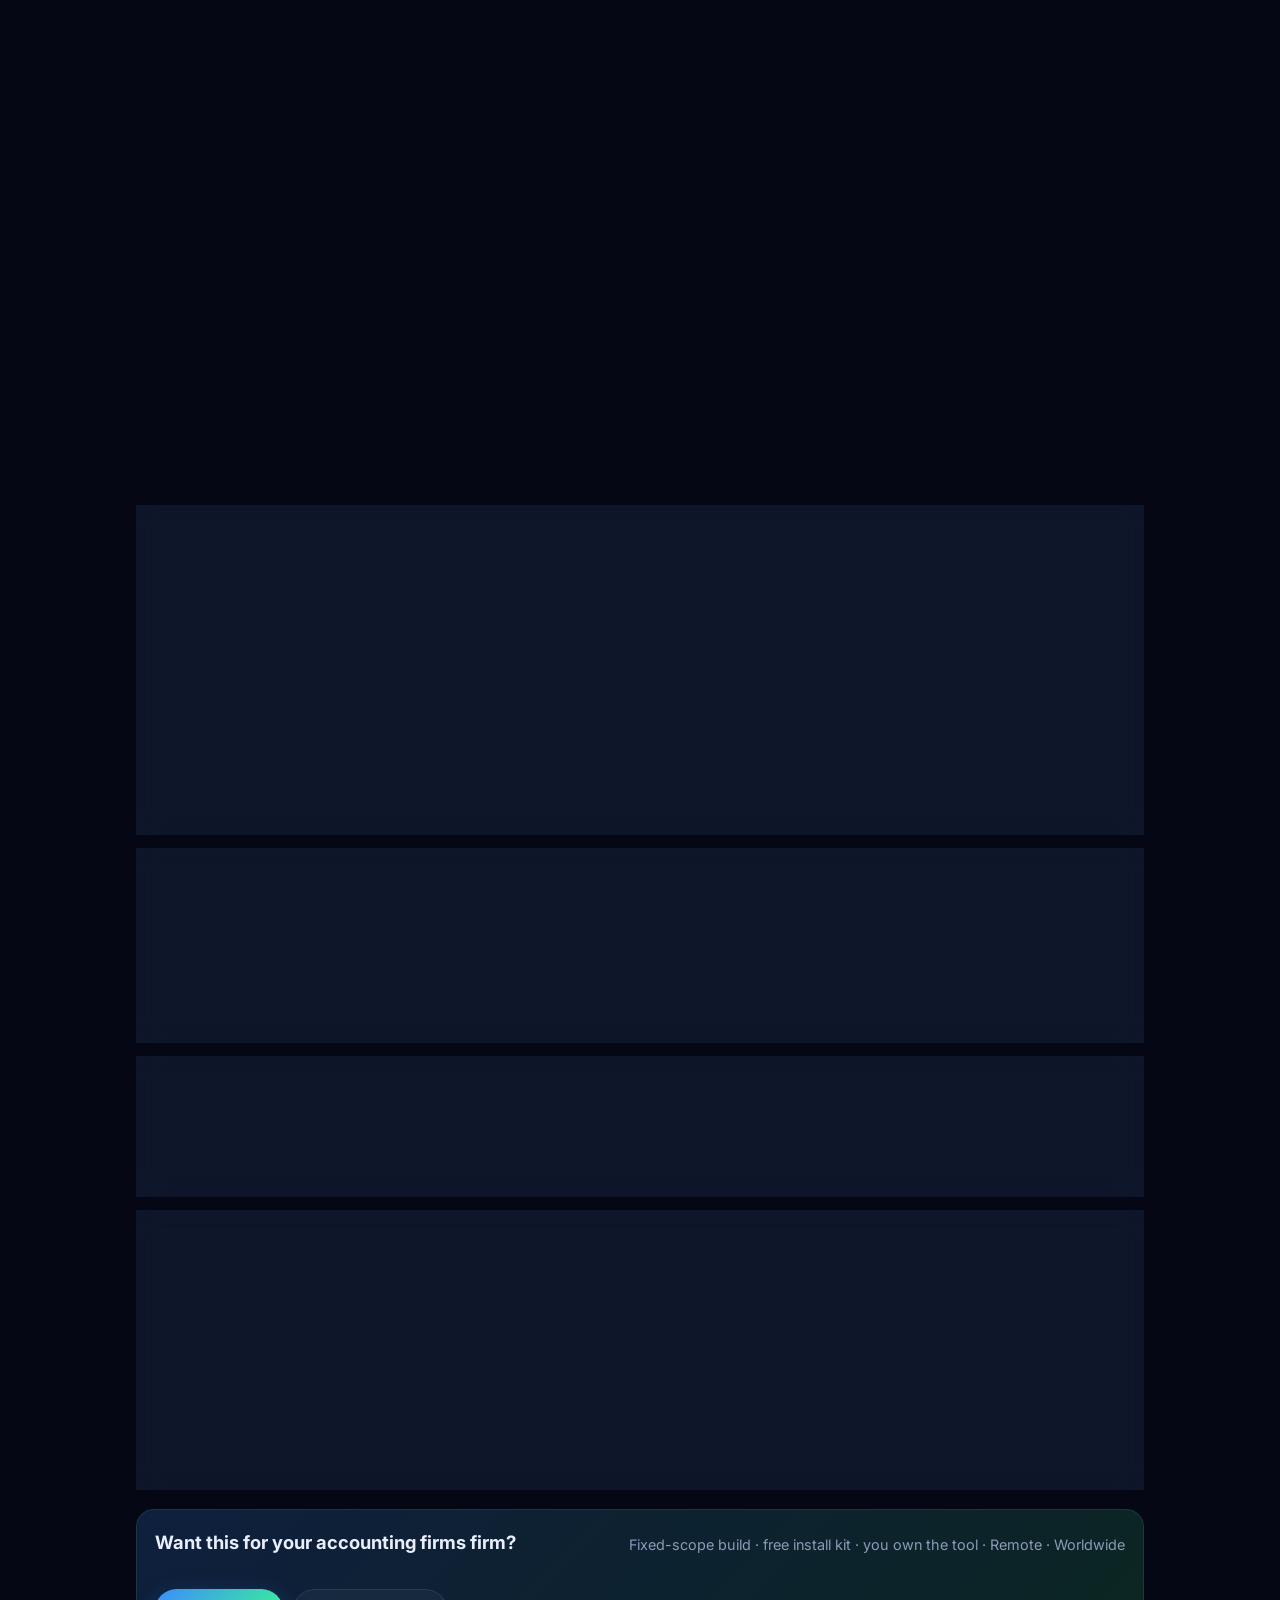
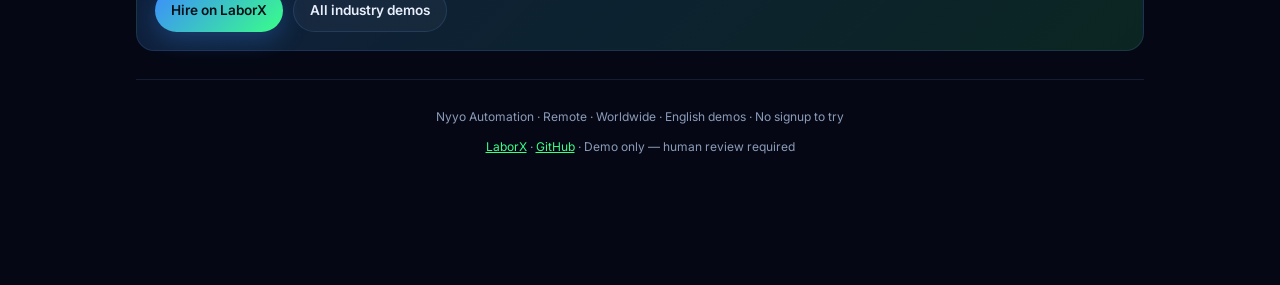
==== commit 671eb44b: "Honesty: checksum-verified installer wording (no code-signing cert yet)" ====
--- a/accounting/index.html
+++ b/accounting/index.html
@@ -94,7 +94,7 @@
   <h2>Zero access to your data</h2>
   <p>We never need remote control of your machines, and we never ask for passwords or access codes.</p>
   <div class="za-grid">
-    <div class="za-item"><strong>Signed installer + open code</strong>Your IT can audit the GitHub source before install. We ship a signed installer — no black-box remote agent.</div>
+    <div class="za-item"><strong>Checksum-verified installer + open code</strong>Checksum-verified installer (SHA-256), open source; OS code-signing provided with the delivered build. Your IT can audit the GitHub source before install — no black-box remote agent.</div>
     <div class="za-item"><strong>Works fully offline</strong>Unplug Wi‑Fi after install: the assistant still answers from your local docs. No cloud call required.</div>
     <div class="za-item"><strong>We never see your files</strong>Your corpus stays on your machine (or your own host). Nyyo has no backdoor and no telemetry on document content.</div>
     <div class="za-item"><strong>You choose updates</strong>Updates are files you download when you want. Nothing auto-pushes into your office without your action.</div>
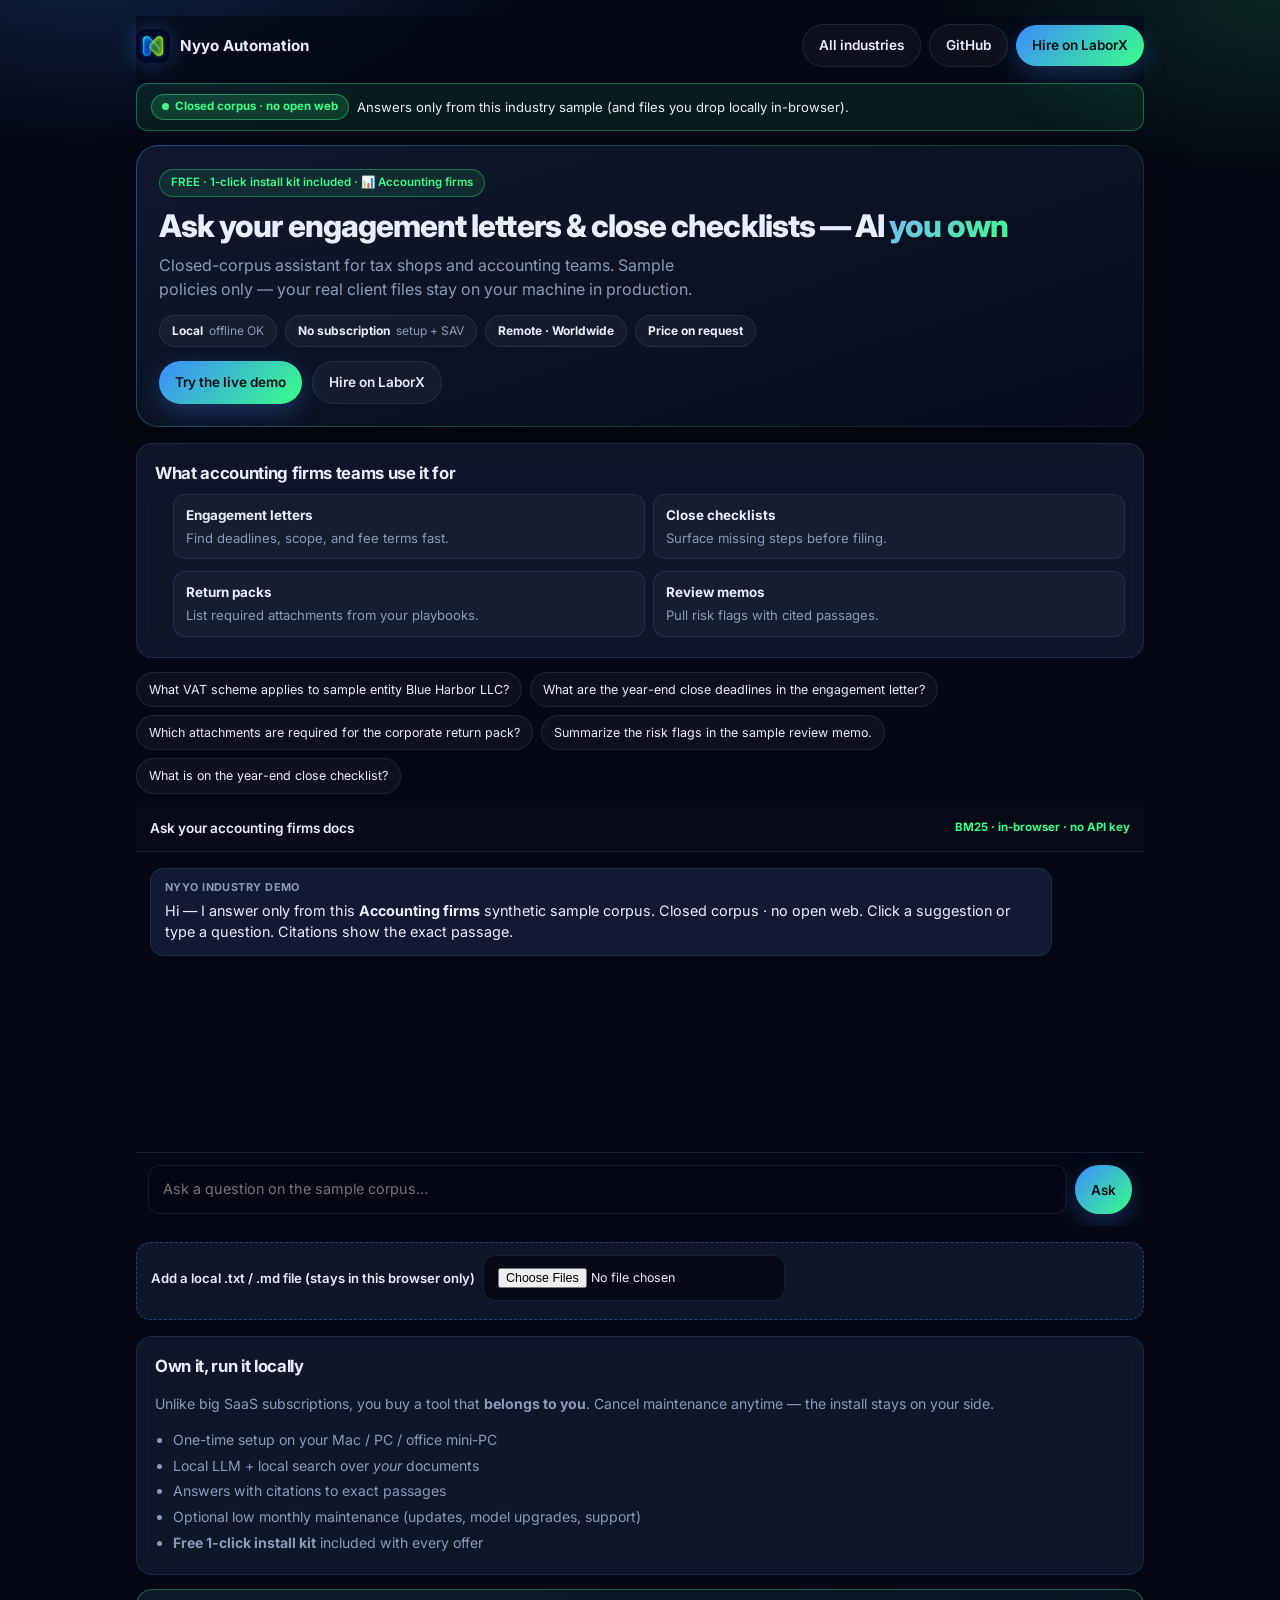
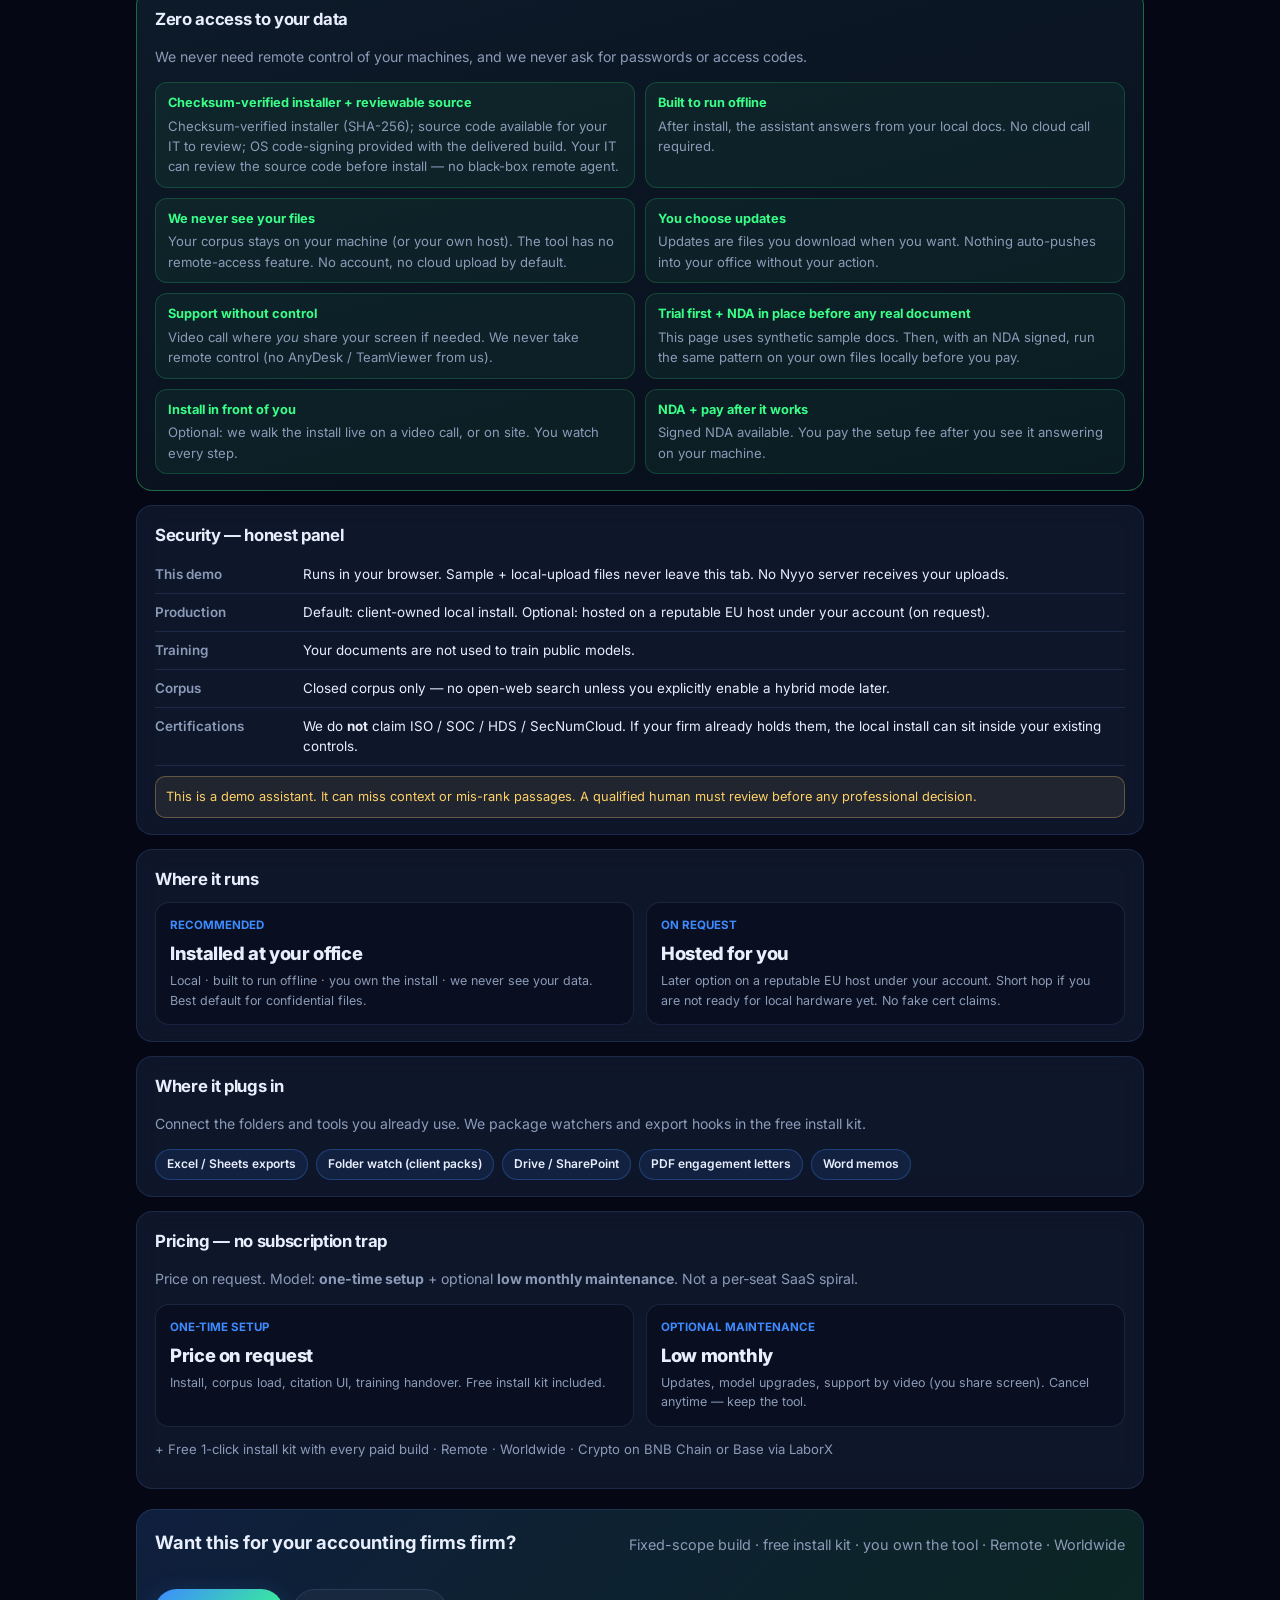
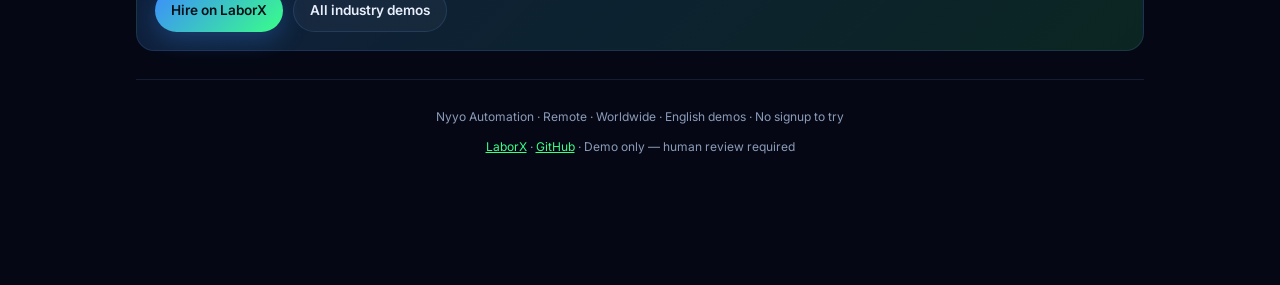
==== commit 7567bdb6: "Align displayed prices with validated USD grid; crypto on BNB Chain or Base" ====
--- a/accounting/index.html
+++ b/accounting/index.html
@@ -94,12 +94,12 @@
   <h2>Zero access to your data</h2>
   <p>We never need remote control of your machines, and we never ask for passwords or access codes.</p>
   <div class="za-grid">
-    <div class="za-item"><strong>Checksum-verified installer + open code</strong>Checksum-verified installer (SHA-256), open source; OS code-signing provided with the delivered build. Your IT can audit the GitHub source before install — no black-box remote agent.</div>
-    <div class="za-item"><strong>Works fully offline</strong>Unplug Wi‑Fi after install: the assistant still answers from your local docs. No cloud call required.</div>
-    <div class="za-item"><strong>We never see your files</strong>Your corpus stays on your machine (or your own host). Nyyo has no backdoor and no telemetry on document content.</div>
+    <div class="za-item"><strong>Checksum-verified installer + reviewable source</strong>Checksum-verified installer (SHA-256); source code available for your IT to review; OS code-signing provided with the delivered build. Your IT can review the source code before install — no black-box remote agent.</div>
+    <div class="za-item"><strong>Built to run offline</strong>After install, the assistant answers from your local docs. No cloud call required.</div>
+    <div class="za-item"><strong>We never see your files</strong>Your corpus stays on your machine (or your own host). The tool has no remote-access feature. No account, no cloud upload by default.</div>
     <div class="za-item"><strong>You choose updates</strong>Updates are files you download when you want. Nothing auto-pushes into your office without your action.</div>
     <div class="za-item"><strong>Support without control</strong>Video call where <em>you</em> share your screen if needed. We never take remote control (no AnyDesk / TeamViewer from us).</div>
-    <div class="za-item"><strong>Try risk-free first</strong>This page uses synthetic sample docs. Then run the same pattern on your own files locally before you pay.</div>
+    <div class="za-item"><strong>Trial first + NDA in place before any real document</strong>This page uses synthetic sample docs. Then, with an NDA signed, run the same pattern on your own files locally before you pay.</div>
     <div class="za-item"><strong>Install in front of you</strong>Optional: we walk the install live on a video call, or on site. You watch every step.</div>
     <div class="za-item"><strong>NDA + pay after it works</strong>Signed NDA available. You pay the setup fee after you see it answering on your machine.</div>
   </div>
@@ -123,7 +123,7 @@
     <div class="price-tier">
       <div class="label">Recommended</div>
       <div class="amount">Installed at your office</div>
-      <div class="note">Local · works offline · you own the install · we never see your data. Best default for confidential files.</div>
+      <div class="note">Local · built to run offline · you own the install · we never see your data. Best default for confidential files.</div>
     </div>
     <div class="price-tier">
       <div class="label">On request</div>
@@ -156,7 +156,7 @@
       <div class="note">Updates, model upgrades, support by video (you share screen). Cancel anytime — keep the tool.</div>
     </div>
   </div>
-  <p style="margin-top:12px;font-size:.82rem;color:var(--muted)">+ Free 1-click install kit with every paid build · Remote · Worldwide · Crypto OK on LaborX</p>
+  <p style="margin-top:12px;font-size:.82rem;color:var(--muted)">+ Free 1-click install kit with every paid build · Remote · Worldwide · Crypto on BNB Chain or Base via LaborX</p>
 </section>
 
 
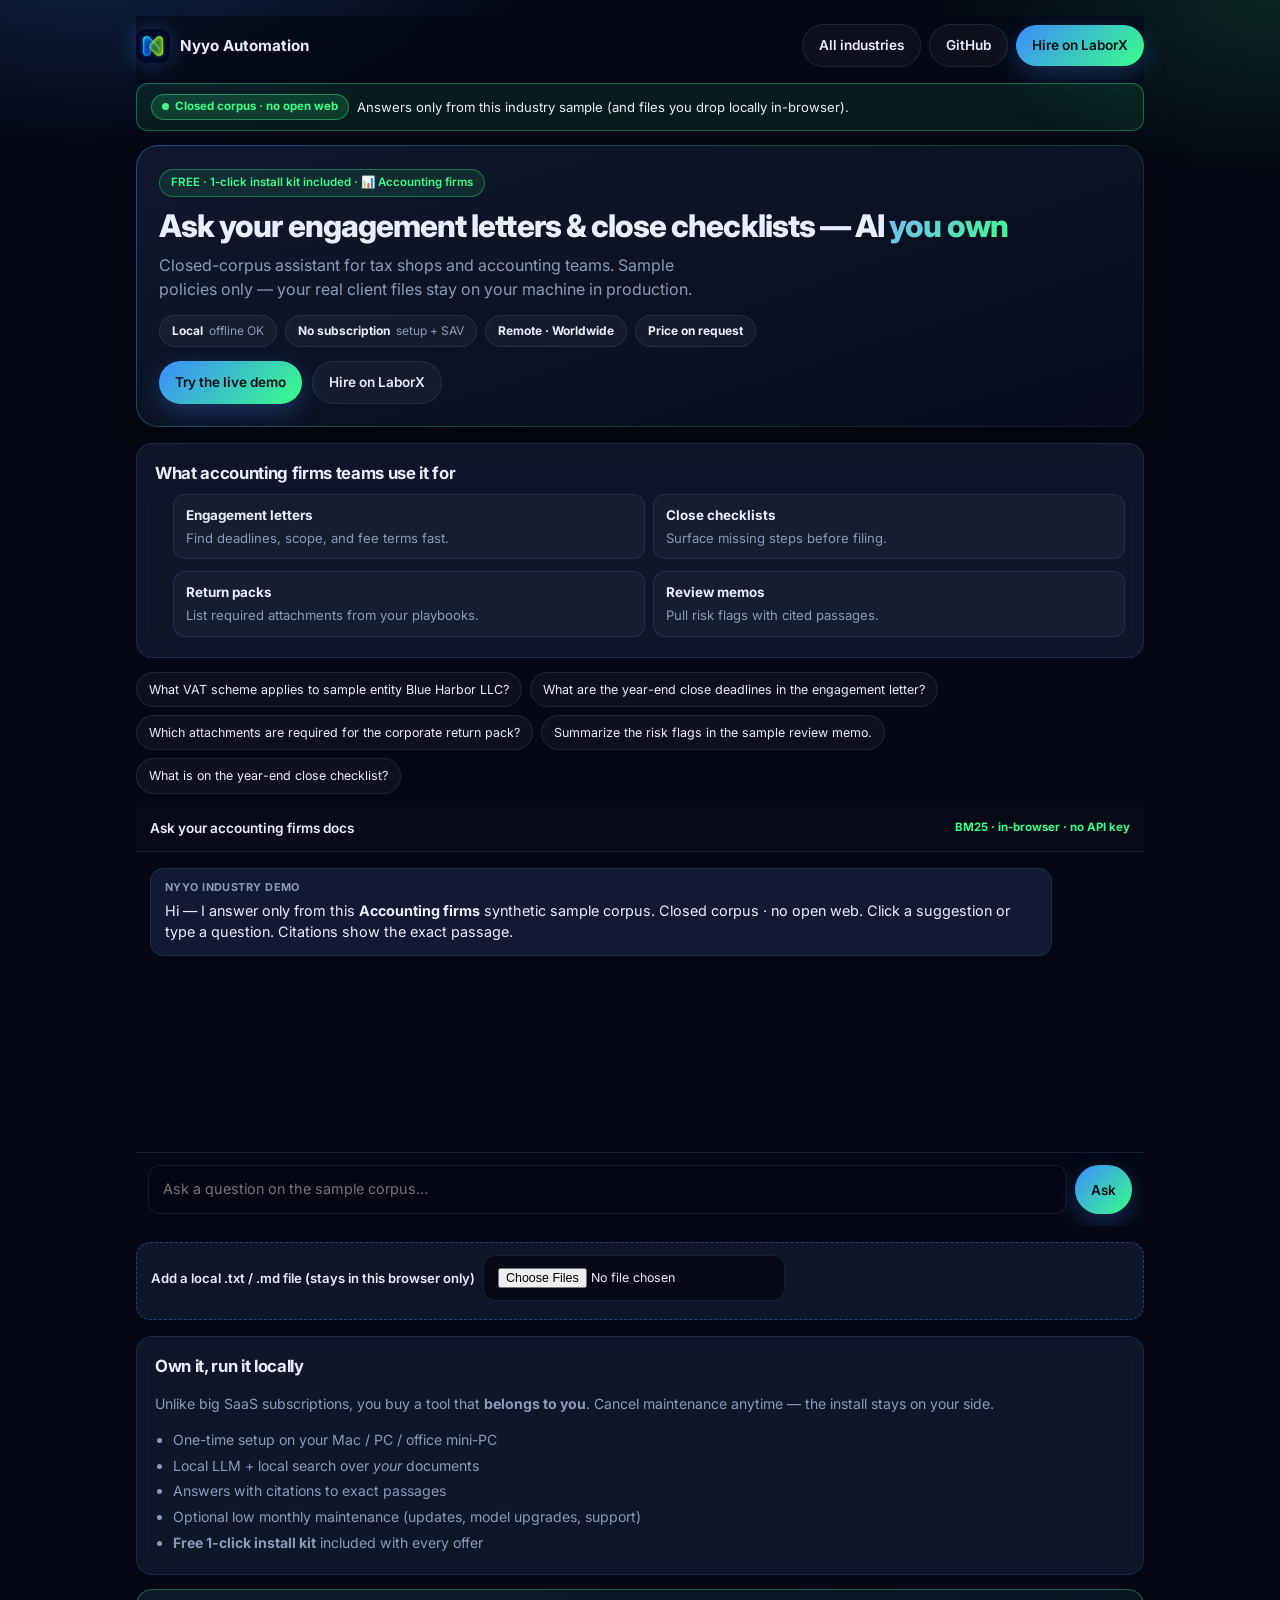
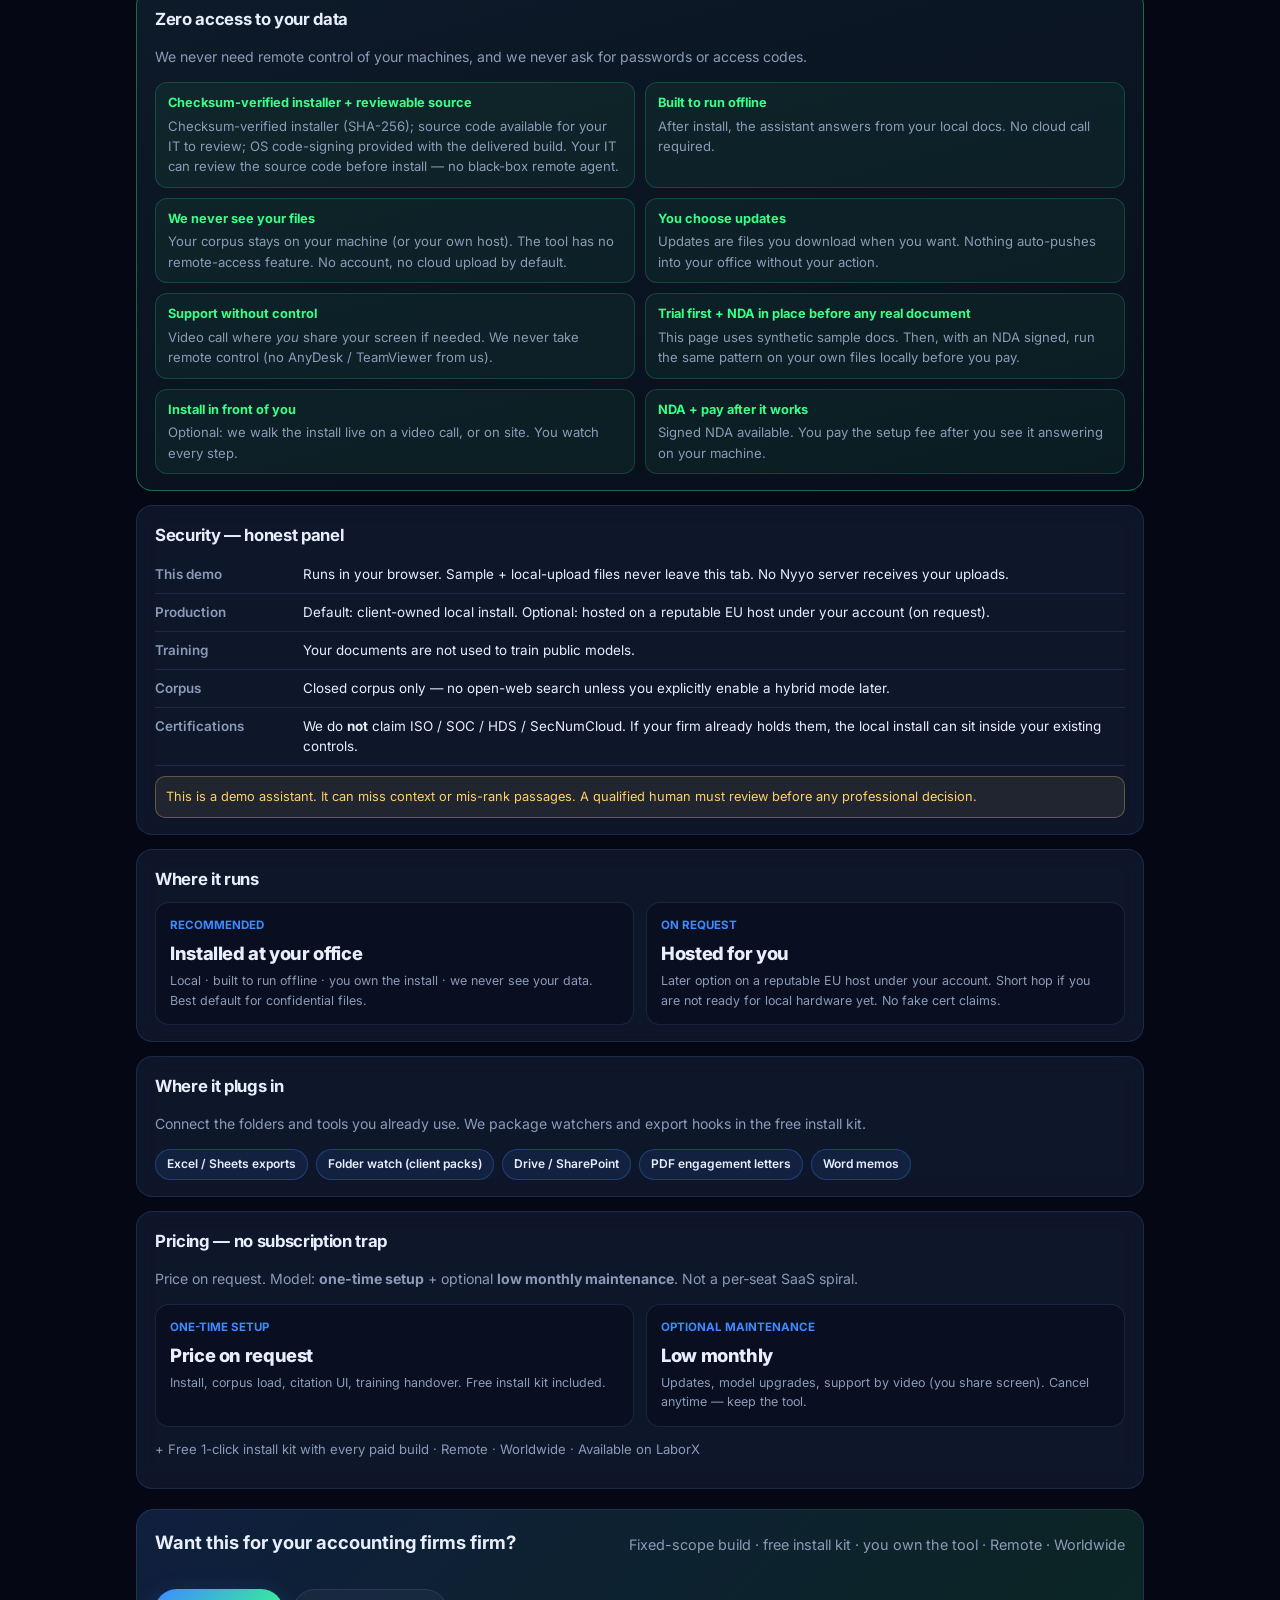
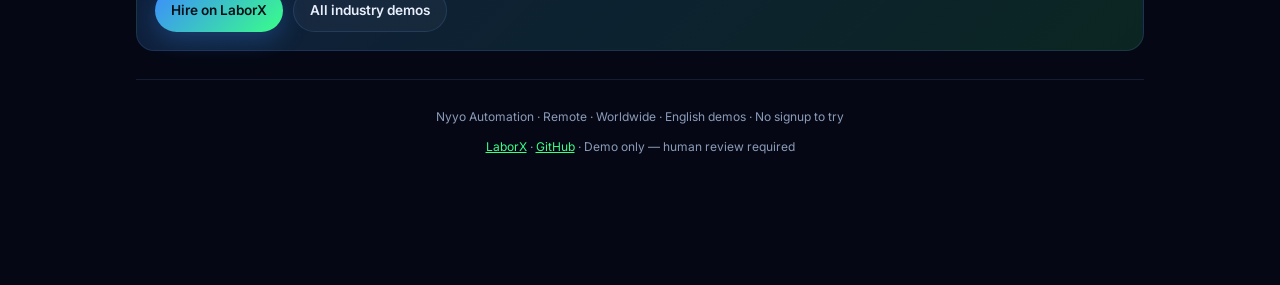
==== commit 140c5362: "Cleanup: crypto payment line replaced with Available on LaborX" ====
--- a/accounting/index.html
+++ b/accounting/index.html
@@ -156,7 +156,7 @@
       <div class="note">Updates, model upgrades, support by video (you share screen). Cancel anytime — keep the tool.</div>
     </div>
   </div>
-  <p style="margin-top:12px;font-size:.82rem;color:var(--muted)">+ Free 1-click install kit with every paid build · Remote · Worldwide · Crypto on BNB Chain or Base via LaborX</p>
+  <p style="margin-top:12px;font-size:.82rem;color:var(--muted)">+ Free 1-click install kit with every paid build · Remote · Worldwide · Available on LaborX</p>
 </section>
 
 
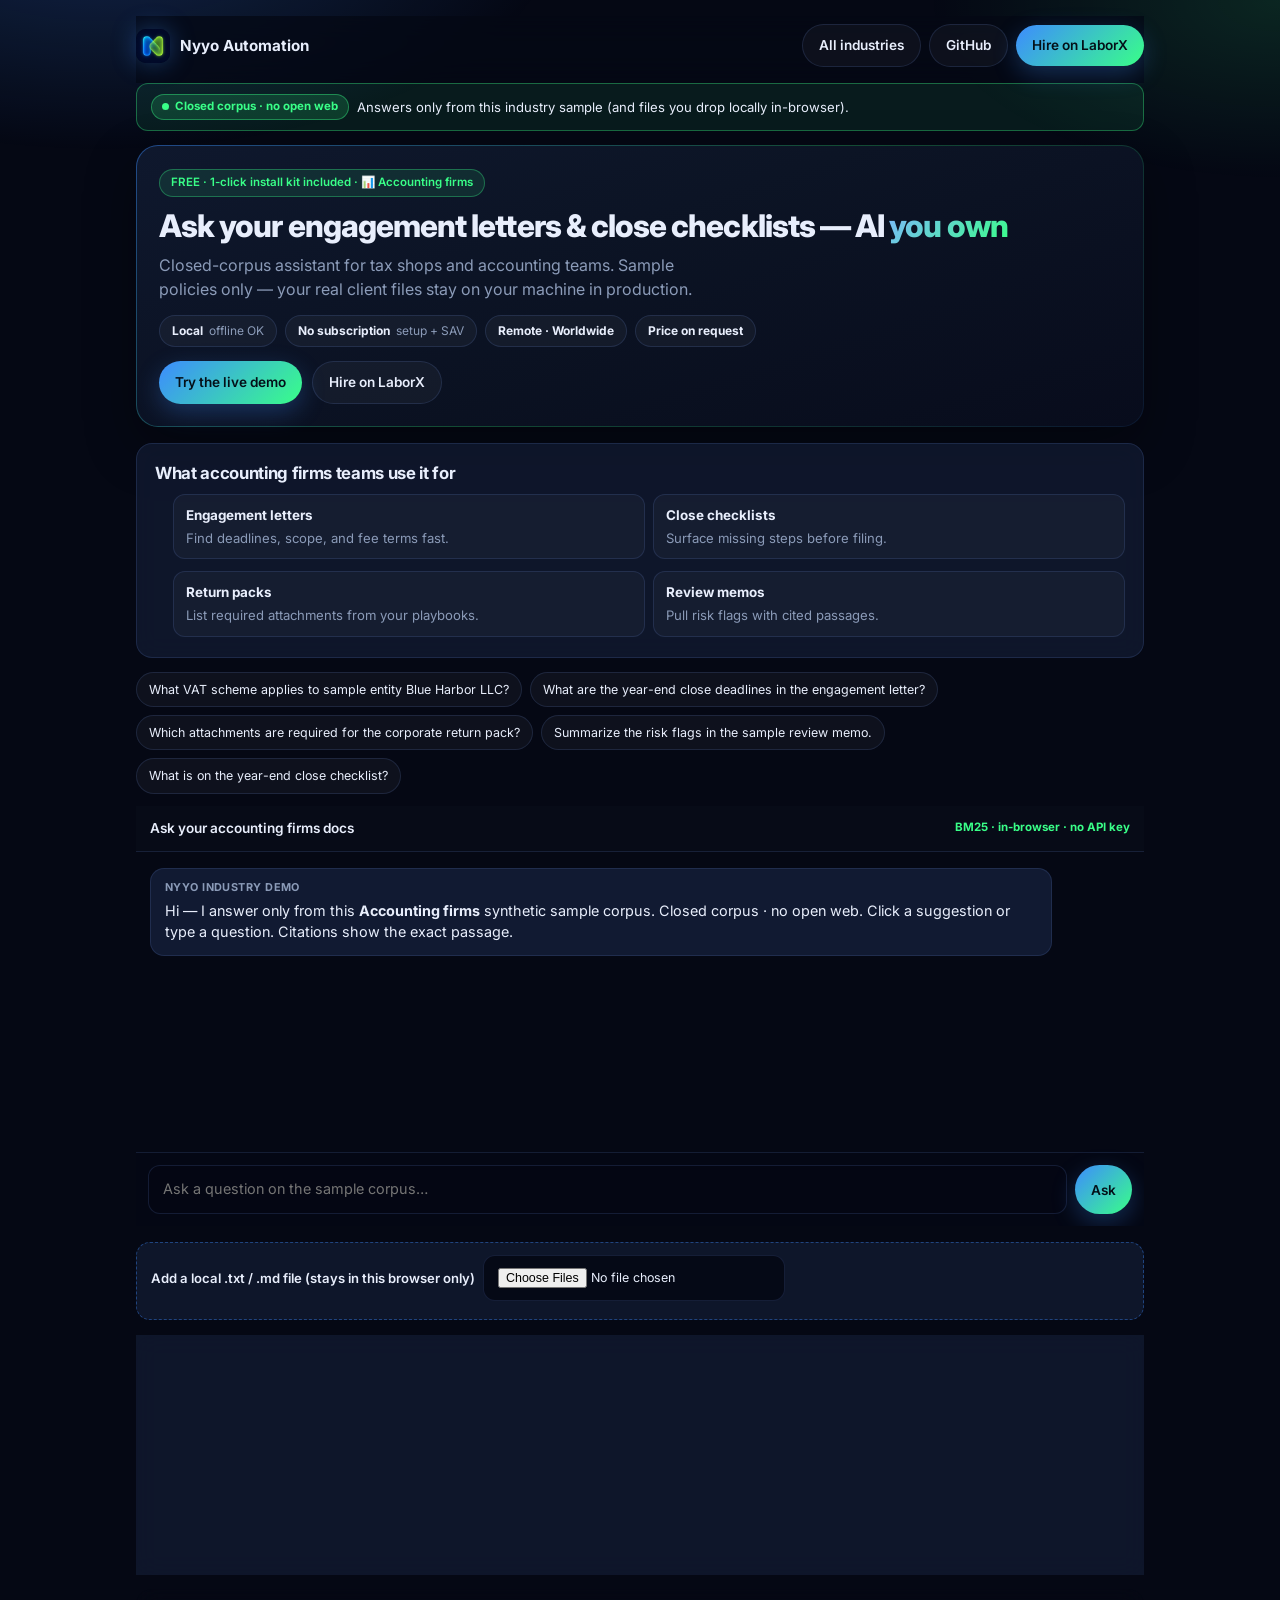
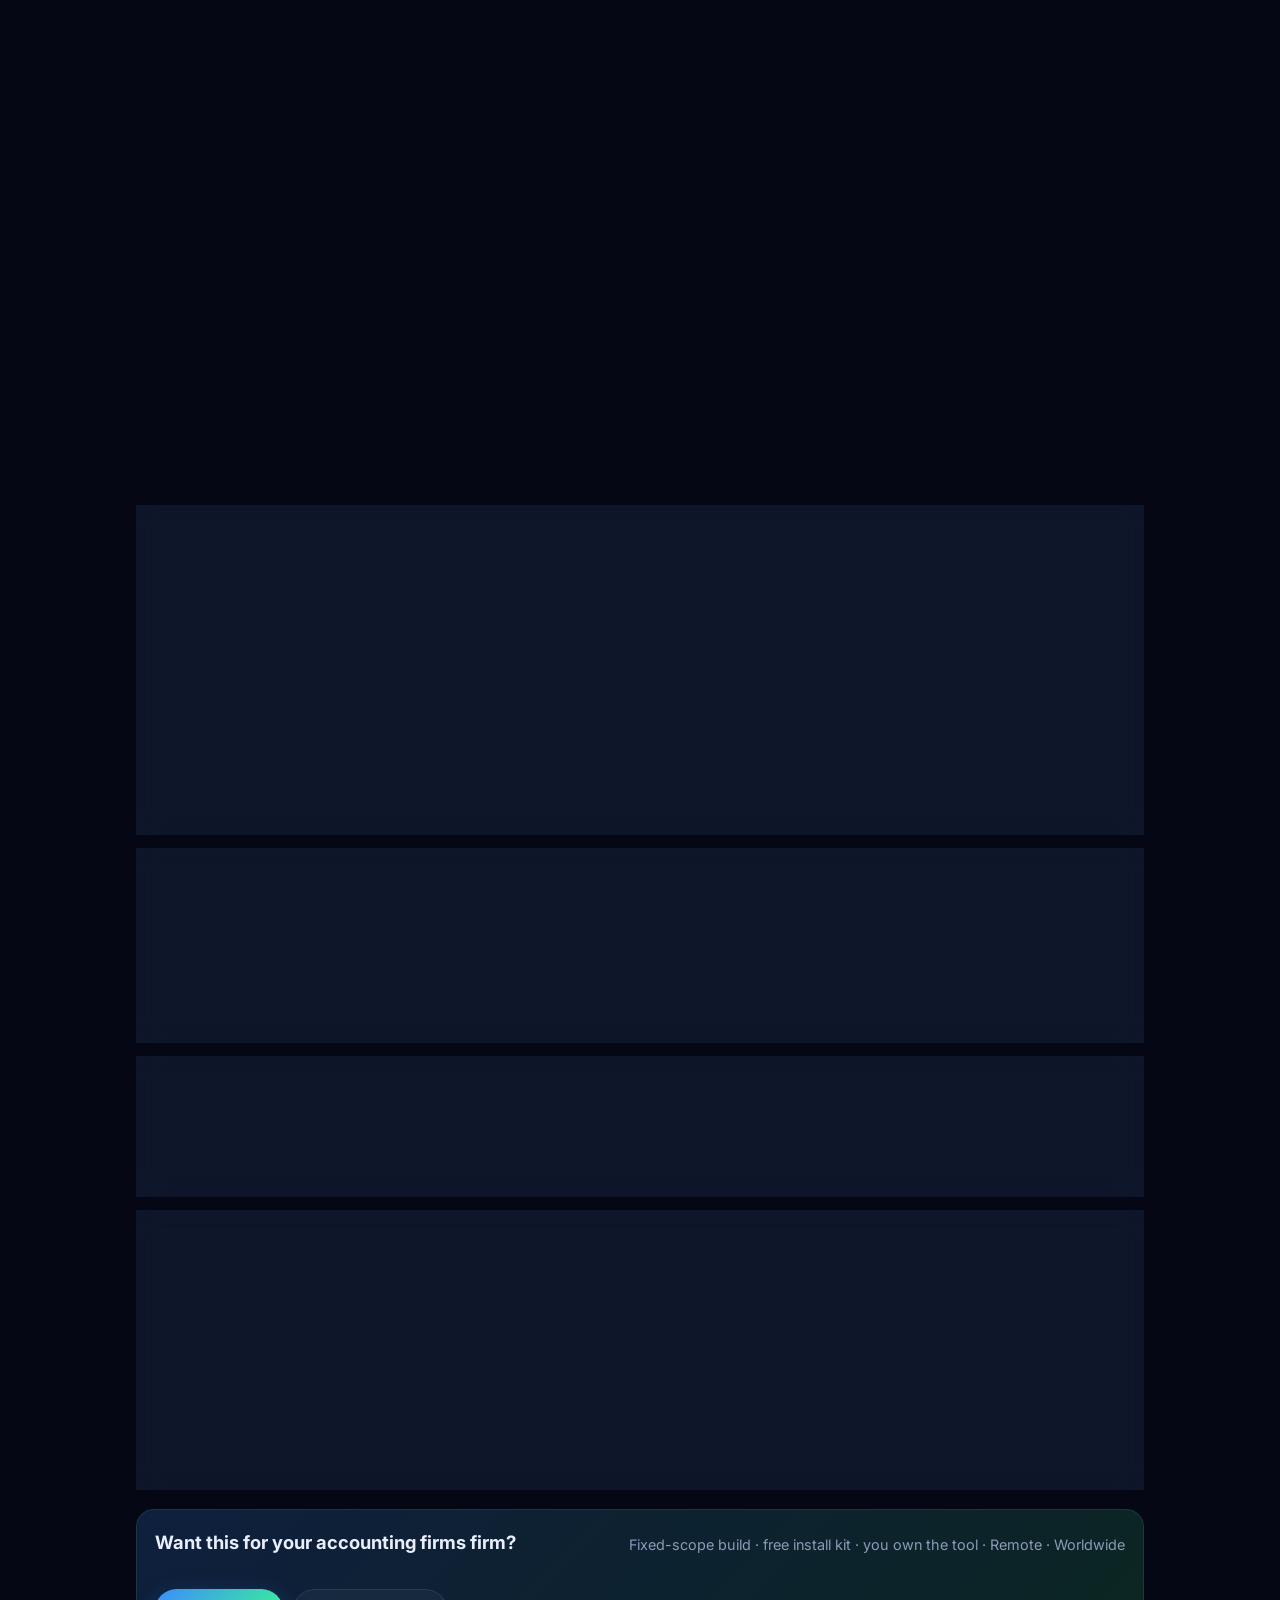
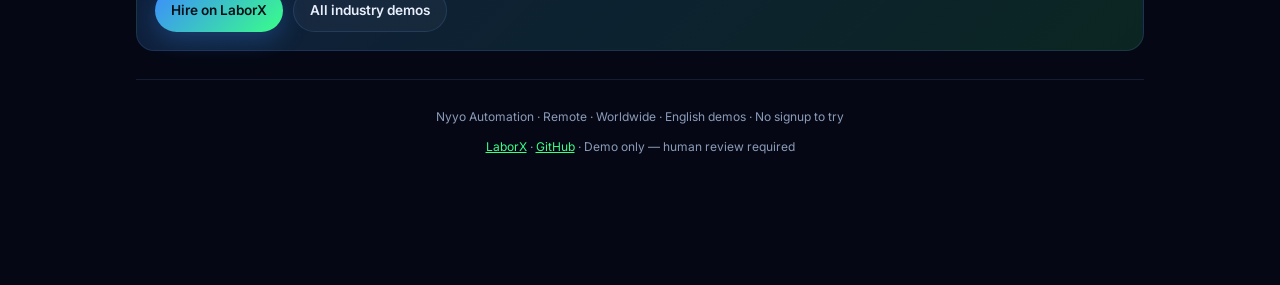
==== commit 00f6edd5: "Copy: neutral hosting wording on industry pages" ====
--- a/accounting/index.html
+++ b/accounting/index.html
@@ -109,7 +109,7 @@
 <section class="card-block security-panel" id="security">
   <h2>Security — honest panel</h2>
   <div class="sec-row"><div class="sec-k">This demo</div><div class="sec-v">Runs in your browser. Sample + local-upload files never leave this tab. No Nyyo server receives your uploads.</div></div>
-  <div class="sec-row"><div class="sec-k">Production</div><div class="sec-v">Default: client-owned local install. Optional: hosted on a reputable EU host under your account (on request).</div></div>
+  <div class="sec-row"><div class="sec-k">Production</div><div class="sec-v">Default: client-owned local install. Optional: hosted under your own cloud account, in the region you choose (on request).</div></div>
   <div class="sec-row"><div class="sec-k">Training</div><div class="sec-v">Your documents are not used to train public models.</div></div>
   <div class="sec-row"><div class="sec-k">Corpus</div><div class="sec-v">Closed corpus only — no open-web search unless you explicitly enable a hybrid mode later.</div></div>
   <div class="sec-row"><div class="sec-k">Certifications</div><div class="sec-v">We do <strong>not</strong> claim ISO / SOC / HDS / SecNumCloud. If your firm already holds them, the local install can sit inside your existing controls.</div></div>
@@ -128,7 +128,7 @@
     <div class="price-tier">
       <div class="label">On request</div>
       <div class="amount">Hosted for you</div>
-      <div class="note">Later option on a reputable EU host under your account. Short hop if you are not ready for local hardware yet. No fake cert claims.</div>
+      <div class="note">Later option: hosting under your own cloud account, in the region you choose. A first step if you are not ready for local hardware yet.</div>
     </div>
   </div>
 </section>
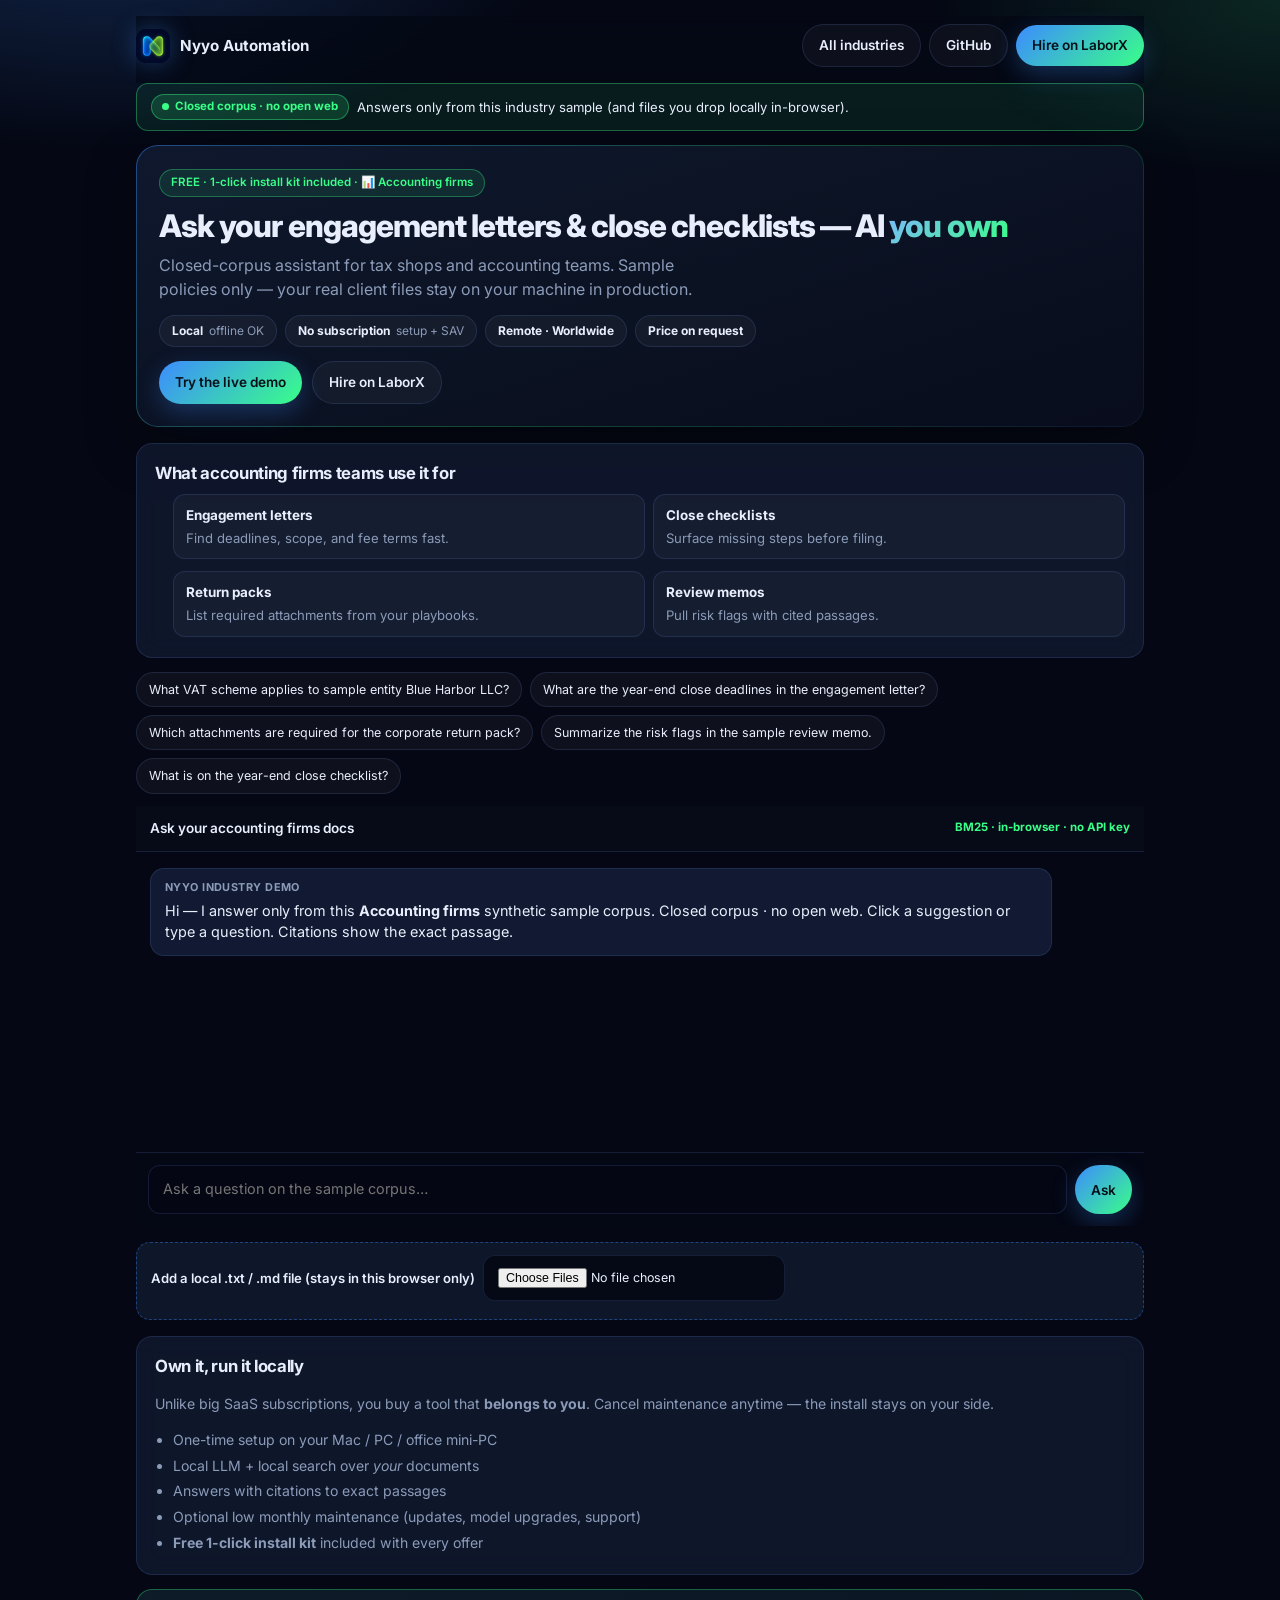
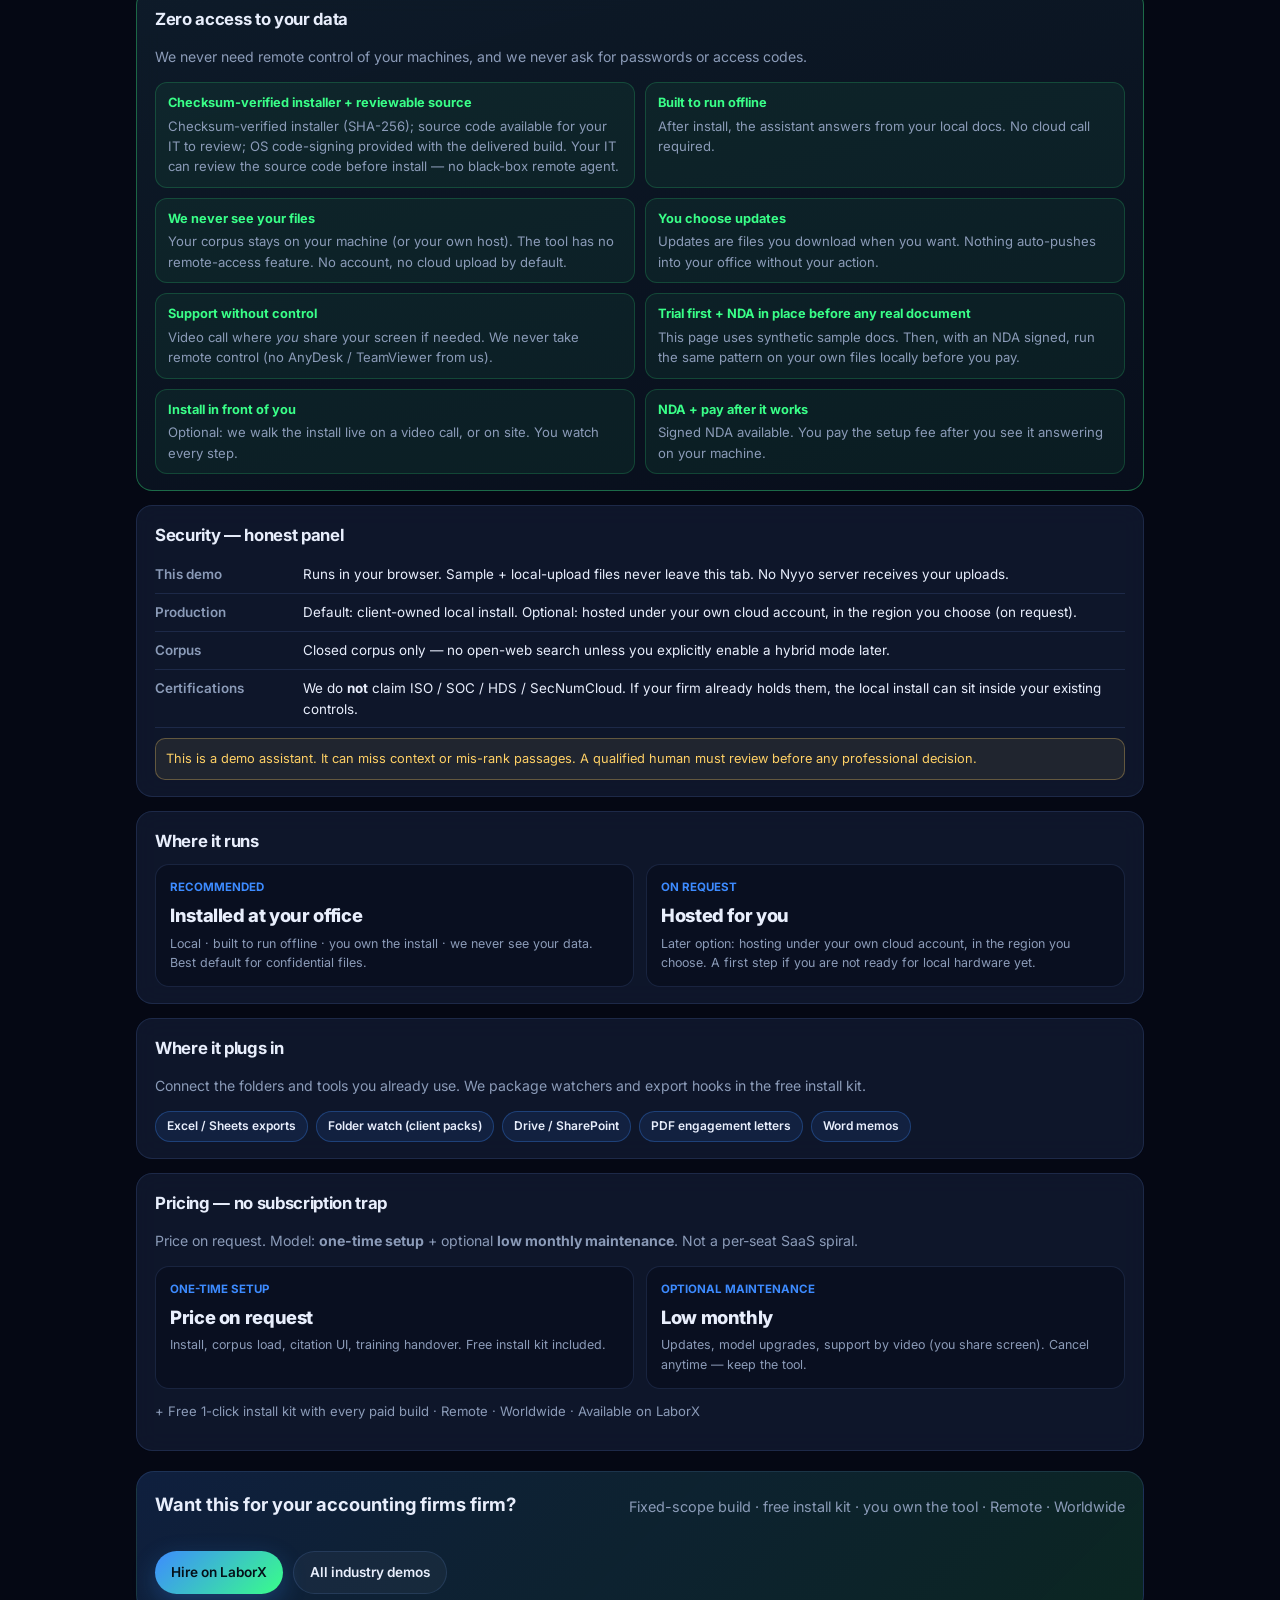
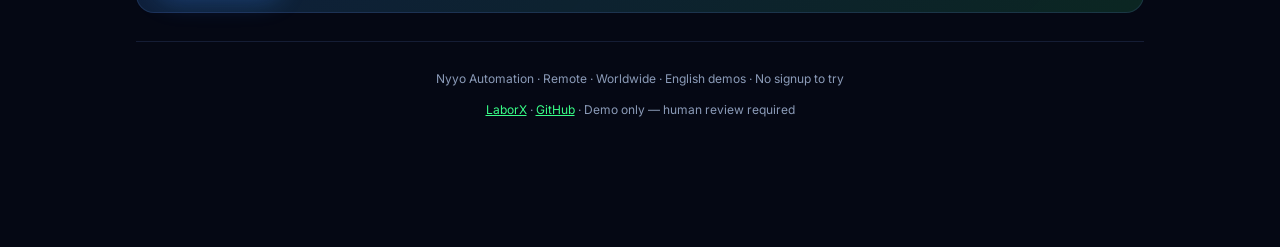
==== commit 463e2c15: "Copy: remove training claim from security panel" ====
--- a/accounting/index.html
+++ b/accounting/index.html
@@ -110,7 +110,6 @@
   <h2>Security — honest panel</h2>
   <div class="sec-row"><div class="sec-k">This demo</div><div class="sec-v">Runs in your browser. Sample + local-upload files never leave this tab. No Nyyo server receives your uploads.</div></div>
   <div class="sec-row"><div class="sec-k">Production</div><div class="sec-v">Default: client-owned local install. Optional: hosted under your own cloud account, in the region you choose (on request).</div></div>
-  <div class="sec-row"><div class="sec-k">Training</div><div class="sec-v">Your documents are not used to train public models.</div></div>
   <div class="sec-row"><div class="sec-k">Corpus</div><div class="sec-v">Closed corpus only — no open-web search unless you explicitly enable a hybrid mode later.</div></div>
   <div class="sec-row"><div class="sec-k">Certifications</div><div class="sec-v">We do <strong>not</strong> claim ISO / SOC / HDS / SecNumCloud. If your firm already holds them, the local install can sit inside your existing controls.</div></div>
   <div class="honest">This is a demo assistant. It can miss context or mis-rank passages. A qualified human must review before any professional decision.</div>
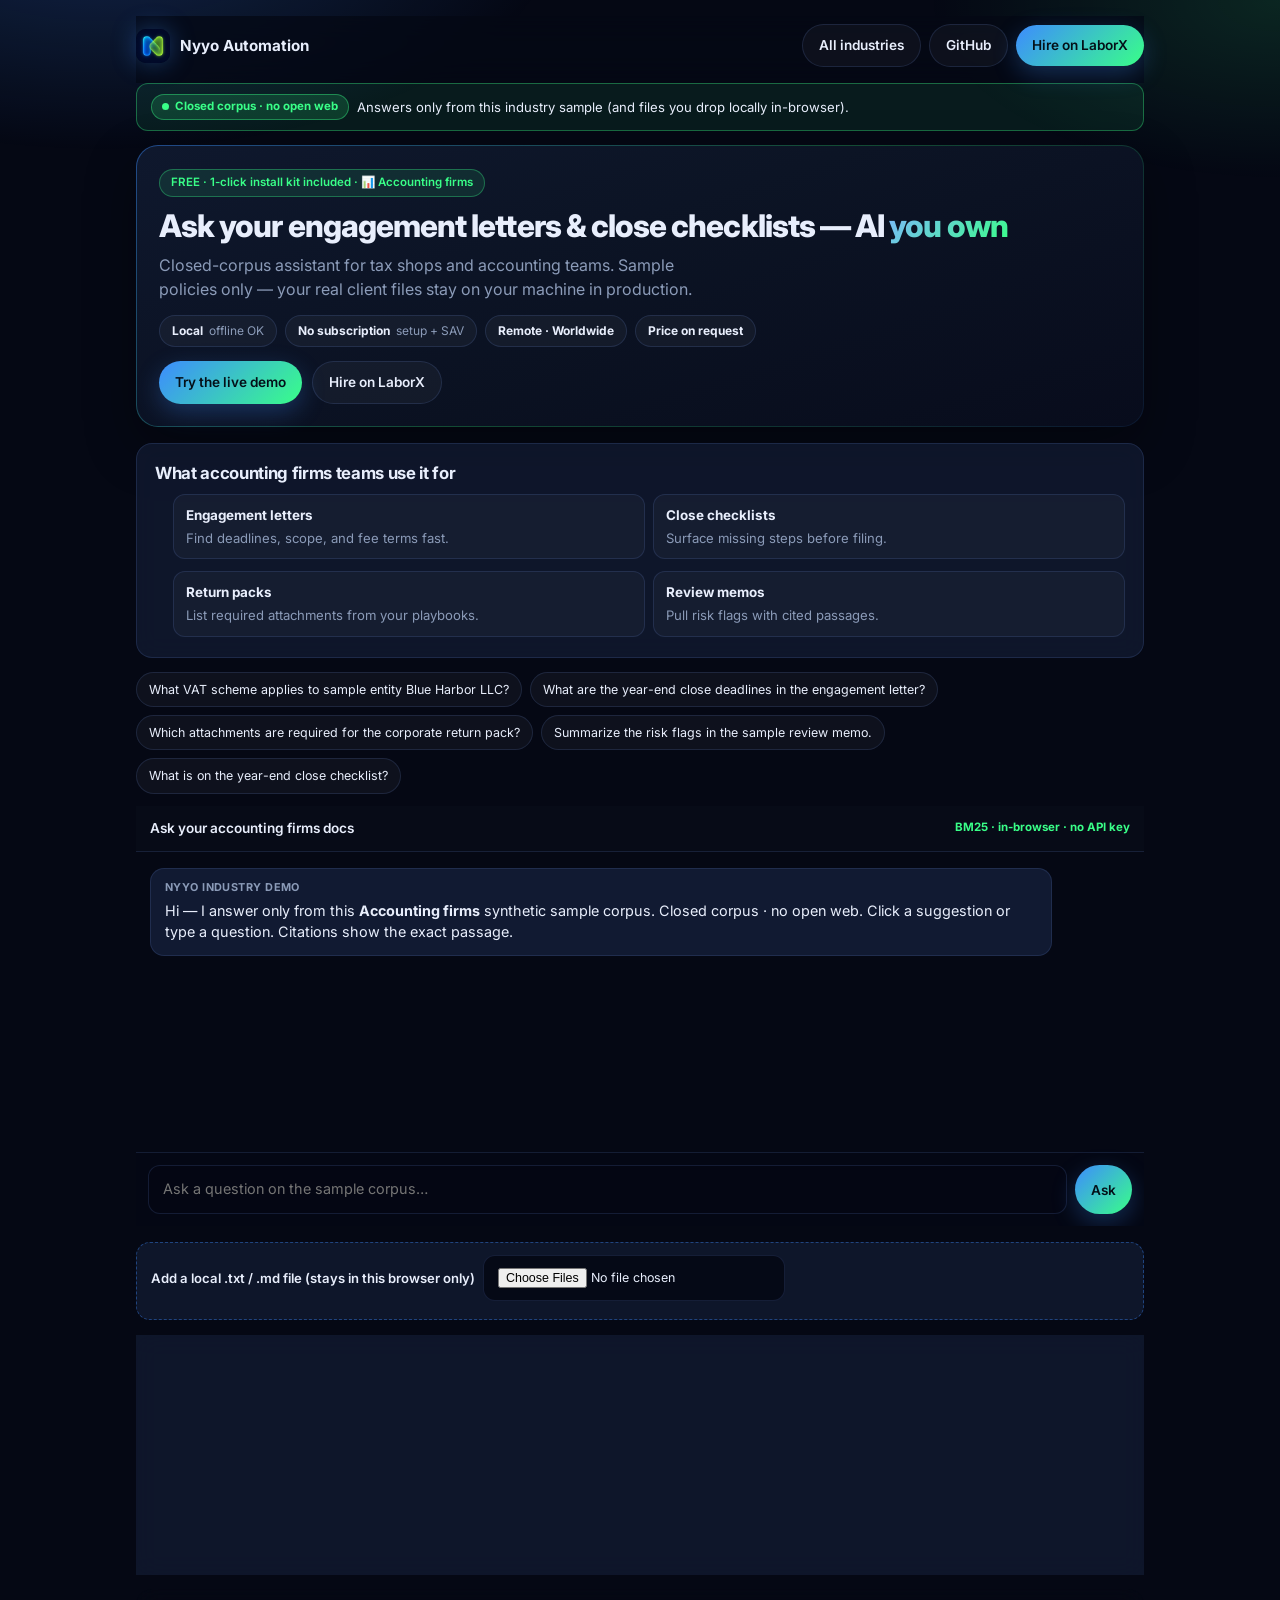
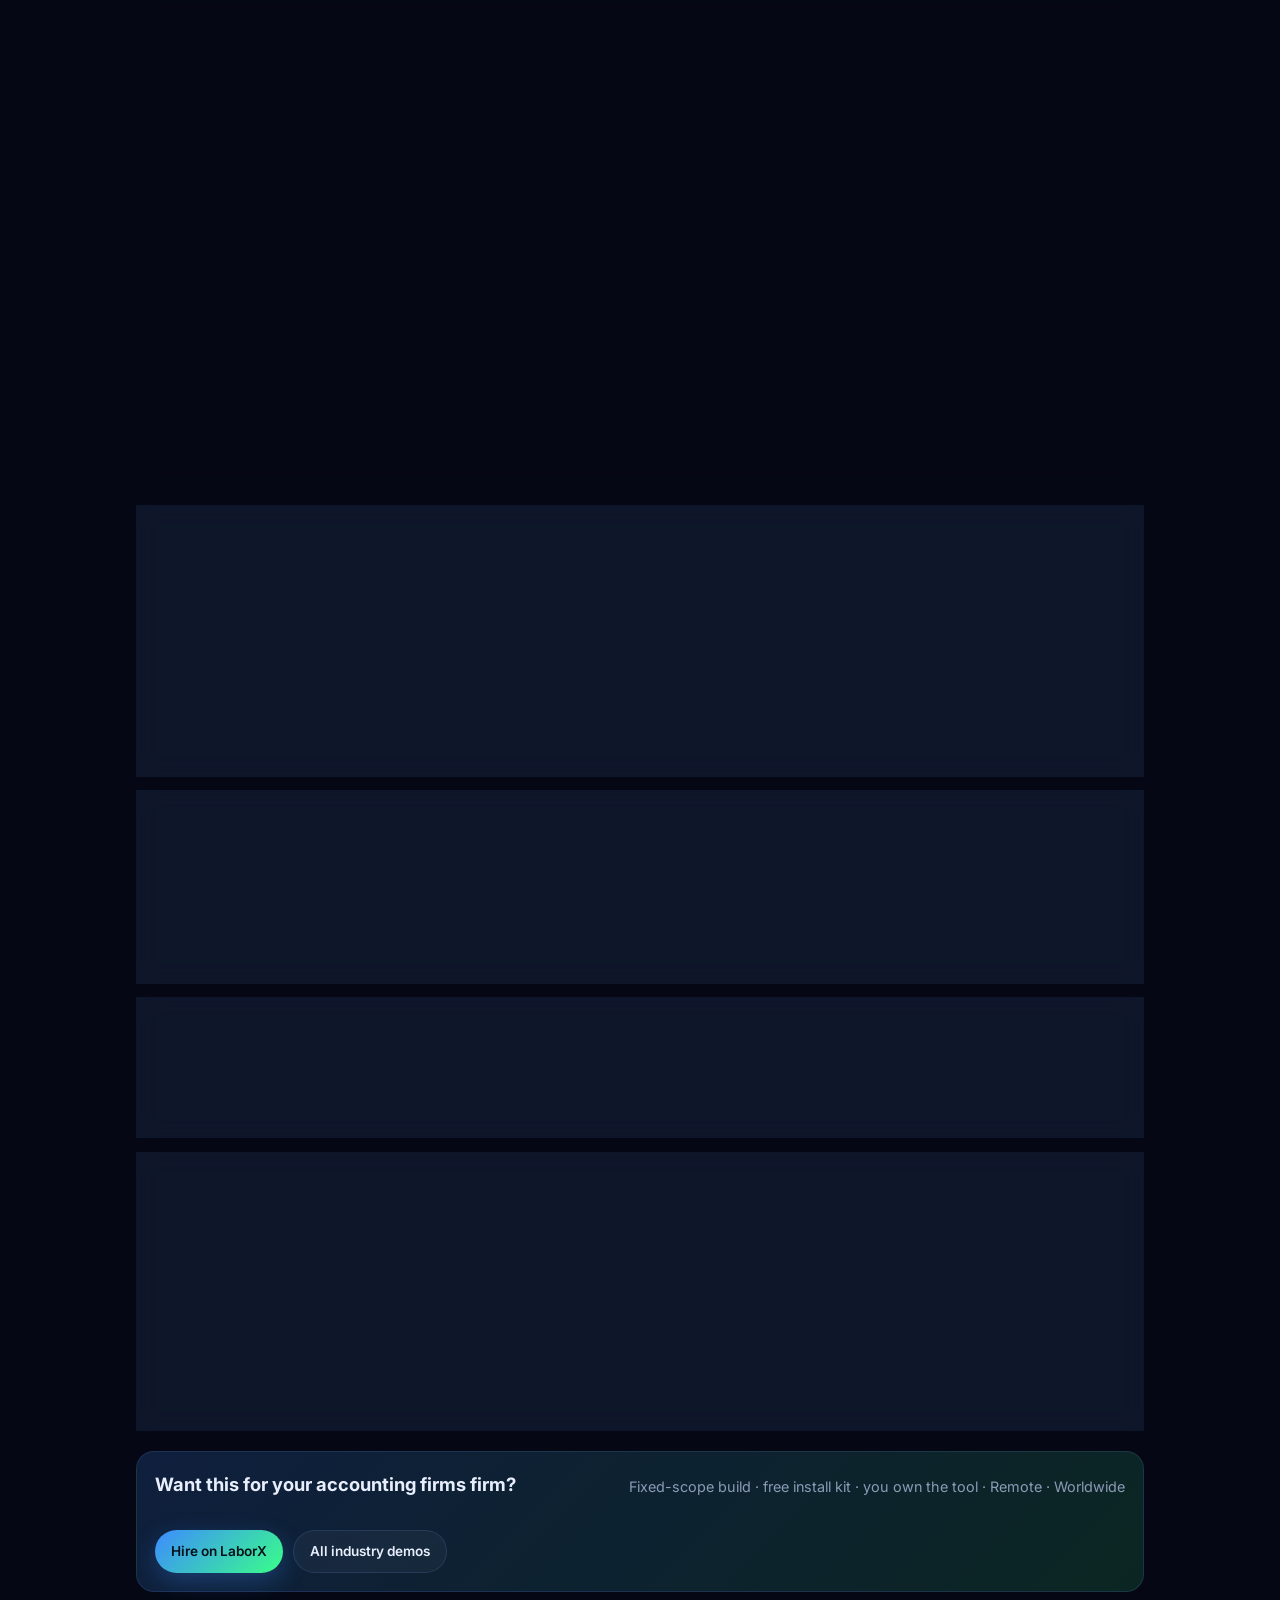
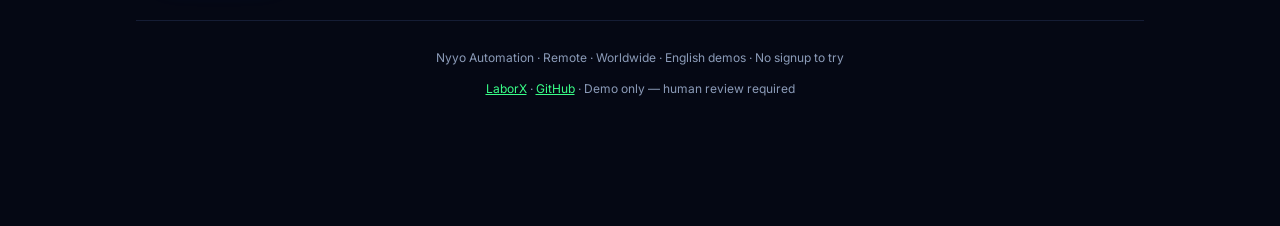
==== commit a21a7ede: "Copy: certifications line lists ISO / SOC only" ====
--- a/accounting/index.html
+++ b/accounting/index.html
@@ -111,7 +111,7 @@
   <div class="sec-row"><div class="sec-k">This demo</div><div class="sec-v">Runs in your browser. Sample + local-upload files never leave this tab. No Nyyo server receives your uploads.</div></div>
   <div class="sec-row"><div class="sec-k">Production</div><div class="sec-v">Default: client-owned local install. Optional: hosted under your own cloud account, in the region you choose (on request).</div></div>
   <div class="sec-row"><div class="sec-k">Corpus</div><div class="sec-v">Closed corpus only — no open-web search unless you explicitly enable a hybrid mode later.</div></div>
-  <div class="sec-row"><div class="sec-k">Certifications</div><div class="sec-v">We do <strong>not</strong> claim ISO / SOC / HDS / SecNumCloud. If your firm already holds them, the local install can sit inside your existing controls.</div></div>
+  <div class="sec-row"><div class="sec-k">Certifications</div><div class="sec-v">We do <strong>not</strong> claim ISO / SOC. If your firm already holds them, the local install can sit inside your existing controls.</div></div>
   <div class="honest">This is a demo assistant. It can miss context or mis-rank passages. A qualified human must review before any professional decision.</div>
 </section>
 
